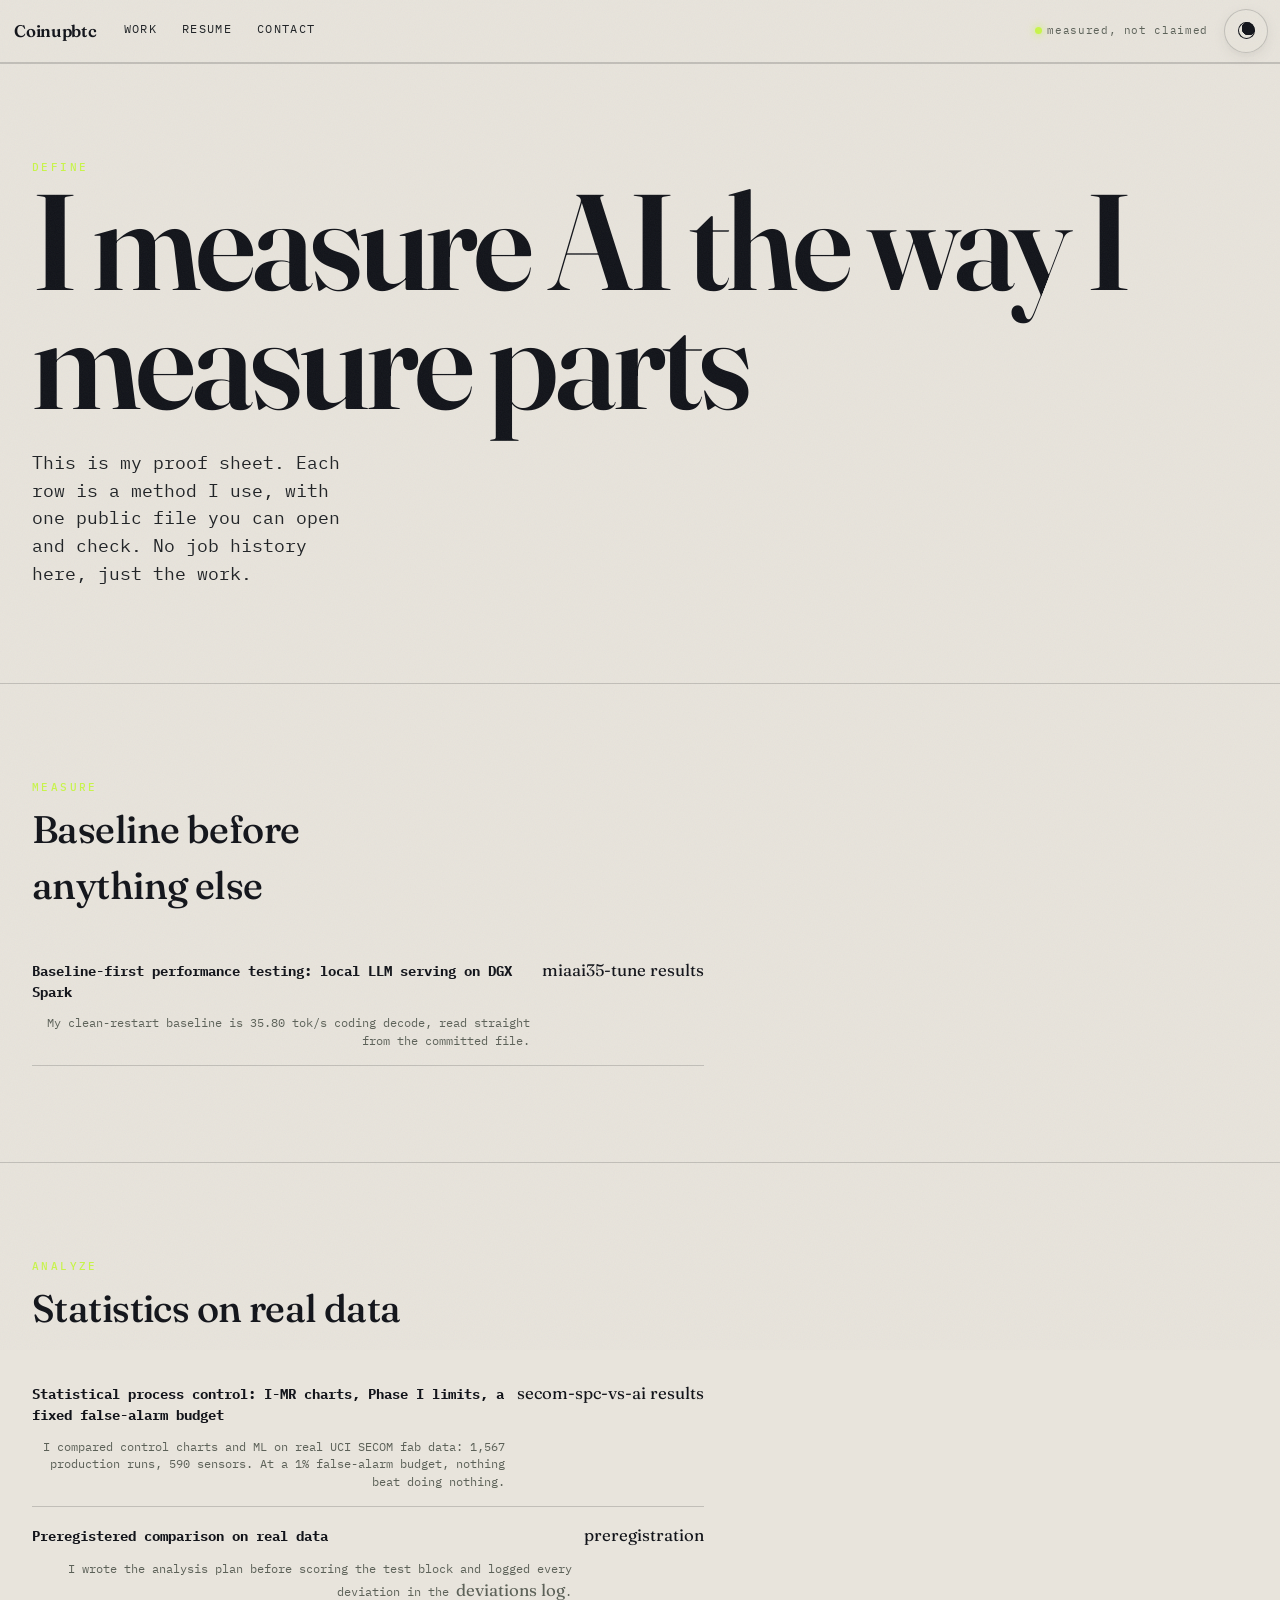
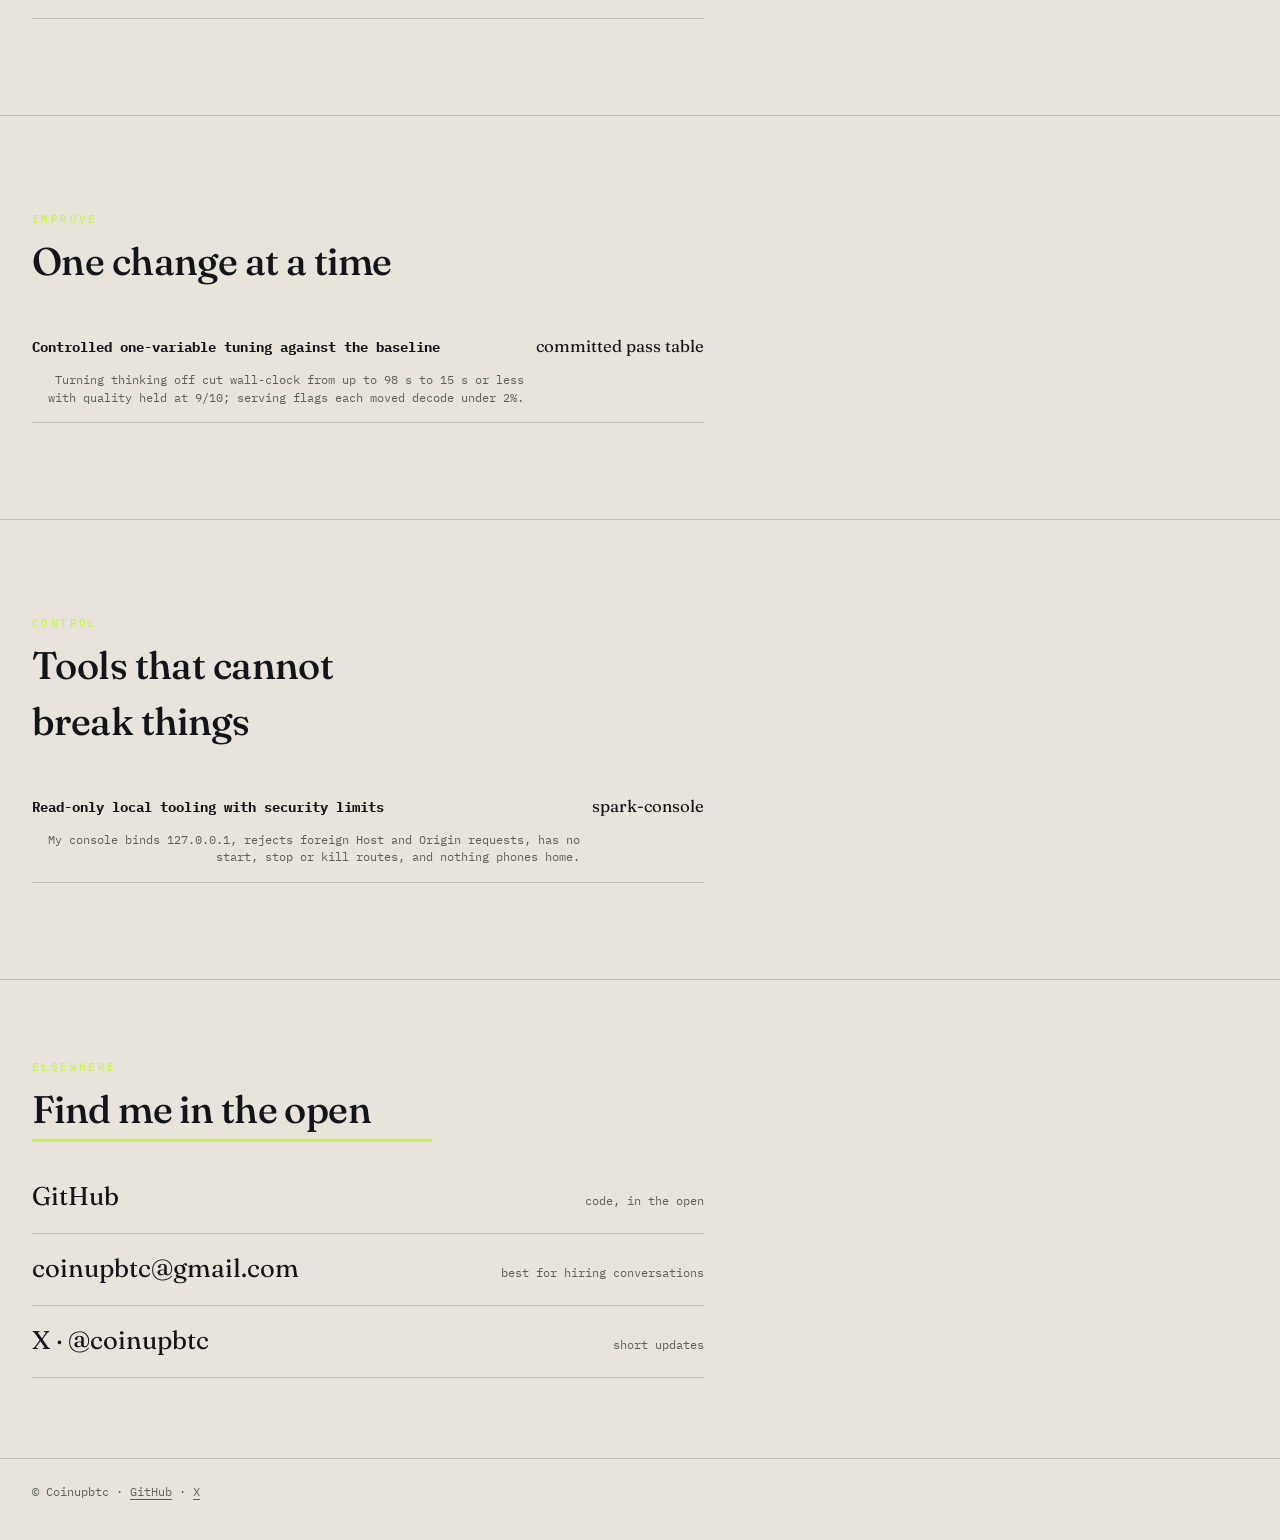
==== resume/index.html @ 469a8aff "Add /resume/ proof sheet: methods with public proof links. Each row is a method with one public file" ====
<!doctype html>
<html lang="en" data-theme="light">
<head>
  <meta charset="utf-8">
  <meta name="viewport" content="width=device-width, initial-scale=1, viewport-fit=cover">
  <title>Coinupbtc: proof sheet</title>
  <meta name="description" content="My proof sheet. Each row is a method I use, with one public file you can open and check. No job history here, just the work.">
  <meta name="color-scheme" content="light dark">
  <meta name="theme-color" content="#e8e4dc">

  <meta property="og:type" content="website">
  <meta property="og:site_name" content="Coinupbtc">
  <meta property="og:title" content="Coinupbtc: proof sheet">
  <meta property="og:description" content="Each row is a method I use, with one public file you can open and check. No job history here, just the work.">
  <meta property="og:url" content="https://coinupbtc.com/resume/">
  <meta property="og:image" content="https://coinupbtc.com/assets/og-image.png">
  <meta property="og:image:type" content="image/png">
  <meta property="og:image:width" content="1200">
  <meta property="og:image:height" content="630">
  <meta property="og:image:alt" content="Coinupbtc — quality systems, on-prem AI, measured builds. GitHub, X @coinupbtc, and email on the card.">
  <meta name="twitter:card" content="summary_large_image">
  <meta name="twitter:site" content="@coinupbtc">
  <meta name="twitter:creator" content="@coinupbtc">
  <meta name="twitter:image" content="https://coinupbtc.com/assets/og-image.png">
  <meta name="twitter:image:alt" content="Coinupbtc — quality systems, on-prem AI, measured builds. GitHub, X @coinupbtc, and email on the card.">
  <link rel="image_src" href="https://coinupbtc.com/assets/og-image.png">
  <link rel="canonical" href="https://coinupbtc.com/resume/">
  <link rel="icon" href="../assets/favicon.svg" type="image/svg+xml">
  <link rel="icon" href="../assets/favicon-32.png" sizes="32x32" type="image/png">
  <link rel="apple-touch-icon" href="../assets/apple-touch-icon.png">

  <link rel="preconnect" href="https://fonts.googleapis.com">
  <link rel="preconnect" href="https://fonts.gstatic.com" crossorigin>
  <link href="https://fonts.googleapis.com/css2?family=Fraunces:ital,opsz,wght@0,9..144,400;0,9..144,500;0,9..144,600;0,9..144,700;1,9..144,400;1,9..144,500;1,9..144,600&family=IBM+Plex+Mono:wght@400;500;600&display=swap" rel="stylesheet">
  <link rel="stylesheet" href="../css/style.css">
  <link rel="stylesheet" href="../css/layout.css">

  <!-- set theme before first paint to avoid flash -->
  <script>
    (function () {
      var t;
      try { t = localStorage.getItem('coinupbtc-theme'); } catch (e) {}
      if (!t) t = window.matchMedia('(prefers-color-scheme: dark)').matches ? 'dark' : 'light';
      document.documentElement.setAttribute('data-theme', t);
    })();
  </script>
</head>
<body>
  <a class="skip-link" href="#main">Skip to content</a>

  <header class="site-nav" id="site-nav">
    <a class="nav-brand" href="../">Coinupbtc</a>
    <nav aria-label="On this site">
      <a href="../#measure">Work</a>
      <a href="./" aria-current="page">Resume</a>
      <a href="#hub">Contact</a>
    </nav>
    <!-- Static hiring readout. The visitor clock implied a local time this page does not have. -->
    <span id="telemetry" class="nav-clock telemetry" aria-hidden="true">measured, not claimed</span>
    <button class="theme-toggle" id="theme-toggle" type="button" aria-label="Toggle dark mode" aria-pressed="false">
      <span class="theme-sun" aria-hidden="true"></span>
      <span class="theme-moon" aria-hidden="true"></span>
    </button>
  </header>

  <div class="grain" aria-hidden="true"></div>

  <div class="progress" id="progress" aria-hidden="true"></div>
  <button class="to-top" id="to-top" type="button" aria-label="Back to top" hidden>&uarr;</button>

  <main id="main">

    <section class="proof" id="define" data-dmaic="define" aria-labelledby="define-h">
      <div class="proof-head">
        <div>
          <p class="kicker">Define</p>
          <h1 class="brand" id="define-h">I measure AI the way I measure parts</h1>
        </div>
      </div>
      <p class="lede">This is my proof sheet. Each row is a method I use, with one public file you can open and check. No job history here, just the work.</p>
    </section>

    <section class="proof" id="measure" data-dmaic="measure" aria-labelledby="measure-h">
      <div class="proof-head">
        <div>
          <p class="kicker">Measure</p>
          <h2 id="measure-h">Baseline before anything else</h2>
        </div>
      </div>
      <ul class="hub-list">
        <li>
          <strong>Baseline-first performance testing: local LLM serving on DGX Spark</strong>
          <a href="https://github.com/Coinupbtc/miaai35-tune/blob/main/RESULTS.md#primary-coding-decode-9-july-2026">miaai35-tune results</a>
          <span>My clean-restart baseline is 35.80 tok/s coding decode, read straight from the committed file.</span>
        </li>
      </ul>
    </section>

    <section class="proof" id="analyze" data-dmaic="analyze" aria-labelledby="analyze-h">
      <div class="proof-head">
        <div>
          <p class="kicker">Analyze</p>
          <h2 id="analyze-h">Statistics on real data</h2>
        </div>
      </div>
      <ul class="hub-list">
        <li>
          <strong>Statistical process control: I-MR charts, Phase I limits, a fixed false-alarm budget</strong>
          <a href="https://github.com/Coinupbtc/secom-spc-vs-ai/blob/main/results/results.json">secom-spc-vs-ai results</a>
          <span>I compared control charts and ML on real UCI SECOM fab data: 1,567 production runs, 590 sensors. At a 1% false-alarm budget, nothing beat doing nothing.</span>
        </li>
        <li>
          <strong>Preregistered comparison on real data</strong>
          <a href="https://github.com/Coinupbtc/secom-spc-vs-ai/blob/main/PREREGISTRATION.md">preregistration</a>
          <span>I wrote the analysis plan before scoring the test block and logged every deviation in the <a href="https://github.com/Coinupbtc/secom-spc-vs-ai/blob/main/DEVIATIONS.md">deviations log</a>.</span>
        </li>
      </ul>
    </section>

    <section class="proof" id="improve" data-dmaic="improve" aria-labelledby="improve-h">
      <div class="proof-head">
        <div>
          <p class="kicker">Improve</p>
          <h2 id="improve-h">One change at a time</h2>
        </div>
      </div>
      <ul class="hub-list">
        <li>
          <strong>Controlled one-variable tuning against the baseline</strong>
          <a href="https://github.com/Coinupbtc/miaai35-tune/blob/main/REPORT.md#4-optimization-passes-coding-ts--primary-speed-metric">committed pass table</a>
          <span>Turning thinking off cut wall-clock from up to 98 s to 15 s or less with quality held at 9/10; serving flags each moved decode under 2%.</span>
        </li>
      </ul>
    </section>

    <section class="proof" id="control" data-dmaic="control" aria-labelledby="control-h">
      <div class="proof-head">
        <div>
          <p class="kicker">Control</p>
          <h2 id="control-h">Tools that cannot break things</h2>
        </div>
      </div>
      <ul class="hub-list">
        <li>
          <strong>Read-only local tooling with security limits</strong>
          <a href="https://github.com/Coinupbtc/spark-console">spark-console</a>
          <span>My console binds 127.0.0.1, rejects foreign Host and Origin requests, has no start, stop or kill routes, and nothing phones home.</span>
        </li>
      </ul>
    </section>

    <section class="hub" id="hub" aria-labelledby="hub-h">
      <p class="kicker">Elsewhere</p>
      <h2 id="hub-h">Find me in the open</h2>
      <ul class="hub-list">
        <li>
          <a href="https://github.com/Coinupbtc">GitHub</a>
          <span>code, in the open</span>
        </li>
        <li>
          <a href="mailto:coinupbtc@gmail.com">coinupbtc@gmail.com</a>
          <span>best for hiring conversations</span>
        </li>
        <li>
          <a href="https://x.com/coinupbtc">X &middot; @coinupbtc</a>
          <span>short updates</span>
        </li>
      </ul>
    </section>
  </main>

  <footer class="site-foot">
    <p>&copy; Coinupbtc &middot; <a href="https://github.com/Coinupbtc">GitHub</a> &middot; <a href="https://x.com/coinupbtc">X</a></p>
  </footer>

  <script src="../js/main.js" defer></script>
</body>
</html>
---- css/style.css ----
/* Coinupbtc — wow pass. Editorial paper/ink + acid. Light/dark via [data-theme].
   Generative hero is canvas-drawn (js/main.js); these styles frame it. */

:root {
  --ink: #12141a;
  --paper: #e8e4dc;
  --acid: #c8f54a;
  --mute: #5c6158;
  --line: rgba(18, 20, 26, 0.18);
  --well: rgba(18, 20, 26, 0.06);
  --hero-1: #f3efe6;
  --hero-2: #d8d0c0;
  --glow: rgba(200, 245, 74, 0.16);
  --shadow: 0 18px 50px -24px rgba(18, 20, 26, 0.35);
  --font-display: Fraunces, Georgia, "Times New Roman", serif;
  --font-body: "IBM Plex Mono", ui-monospace, "Cascadia Code", monospace;
}

html[data-theme="dark"] {
  --ink: #eae6dd;
  --paper: #0e1013;
  --acid: #c8f54a;
  --mute: #9aa08f;
  --line: rgba(234, 230, 221, 0.16);
  --well: rgba(234, 230, 221, 0.06);
  --hero-1: #12151a;
  --hero-2: #1d2128;
  --glow: rgba(200, 245, 74, 0.14);
  --shadow: 0 18px 55px -22px rgba(0, 0, 0, 0.8);
}

/* Pass 3 U3 · theme crossfade — applied momentarily by JS only while toggling.
   Targets color-ish props across the page so the dark⇄light flip crossfades
   instead of snapping; deliberately EXCLUDES transform/layout so the kinetic
   transforms (inline styles on CTAs/cards/art) keep their own timing. */
html.theme-anim,
html.theme-anim *,
html.theme-anim *::before,
html.theme-anim *::after {
  transition:
    background 0.45s ease,
    background-color 0.45s ease,
    color 0.45s ease,
    border-color 0.45s ease,
    box-shadow 0.45s ease,
    fill 0.45s ease,
    stroke 0.45s ease !important;
}
@media (prefers-reduced-motion: reduce) {
  html.theme-anim,
  html.theme-anim *,
  html.theme-anim *::before,
  html.theme-anim *::after { transition: none !important; }
}

* { box-sizing: border-box; margin: 0; padding: 0; }

html { scroll-behavior: smooth; }

body {
  font-family: var(--font-body);
  background: var(--paper);
  color: var(--ink);
  min-height: 100vh;
  line-height: 1.45;
  transition: background 0.4s ease, color 0.4s ease;
}

a {
  color: inherit;
  text-decoration-thickness: 1px;
  text-underline-offset: 3px;
}
a:hover { color: var(--acid); }

.visually-hidden {
  position: absolute;
  left: -9999px;
  width: 1px; height: 1px;
  overflow: hidden;
  clip: rect(0 0 0 0);
  white-space: nowrap;
}

.skip-link {
  position: absolute;
  left: -9999px;
  top: 0;
  background: var(--ink);
  color: var(--paper);
  padding: 0.5rem 0.75rem;
  z-index: 100;
}
.skip-link:focus { left: 0.5rem; top: 0.5rem; }

:focus-visible {
  outline: 2px solid var(--acid);
  outline-offset: 2px;
}

/* ── Editorial grain overlay ─────────────────────────────── */
.grain {
  position: fixed;
  inset: -50%;
  z-index: 9999;
  pointer-events: none;
  opacity: 0.05;
  transform: translateZ(0);
  background-image: url("data:image/svg+xml,%3Csvg xmlns='http://www.w3.org/2000/svg' width='160' height='160'%3E%3Cfilter id='n'%3E%3CfeTurbulence type='fractalNoise' baseFrequency='0.85' numOctaves='2' stitchTiles='stitch'/%3E%3C/filter%3E%3Crect width='100%25' height='100%25' filter='url(%23n)'/%3E%3C/svg%3E");
  animation: grainShift 9s steps(10) infinite;
}
@keyframes grainShift {
  0%, 100% { transform: translate(0, 0); }
  10% { transform: translate(-5%, -8%); }
  30% { transform: translate(4%, -3%); }
  50% { transform: translate(-3%, 6%); }
  70% { transform: translate(6%, 4%); }
  90% { transform: translate(-4%, 5%); }
}

/* ── Theme toggle ─────────────────────────────────────────── */
.theme-toggle {
  position: fixed;
  top: clamp(0.9rem, 3vw, 1.6rem);
  right: clamp(0.9rem, 3vw, 1.6rem);
  z-index: 80;
  width: 42px; height: 42px;
  border: 1px solid var(--line);
  border-radius: 50%;
  background: color-mix(in srgb, var(--paper) 78%, transparent);
  -webkit-backdrop-filter: blur(6px);
  backdrop-filter: blur(6px);
  color: var(--ink);
  cursor: pointer;
  display: grid;
  place-items: center;
  box-shadow: 0 4px 18px -8px rgba(0,0,0,0.25);
  transition: border-color 0.3s ease, transform 0.2s ease;
}
.theme-toggle:hover { border-color: var(--acid); transform: rotate(-6deg); }

.theme-sun, .theme-moon {
  position: absolute;
  transition: transform 0.45s cubic-bezier(0.2,0.8,0.2,1), opacity 0.3s ease;
}
.theme-sun {
  width: 17px; height: 17px;
  border-radius: 50%;
  background: radial-gradient(circle, var(--acid) 0 42%, transparent 46%);
  box-shadow: 0 0 0 1px var(--ink) inset;
  opacity: 0;
  transform: scale(0.4) rotate(-90deg);
}
.theme-moon {
  width: 17px; height: 17px;
  border-radius: 50%;
  background: radial-gradient(circle at 62% 38%, var(--ink) 0 45%, transparent 47%);
  box-shadow: 0 0 0 1px var(--ink) inset;
  opacity: 1;
  transform: scale(1);
}
html[data-theme="dark"] .theme-sun { opacity: 1; transform: scale(1); }
html[data-theme="dark"] .theme-moon { opacity: 0; transform: scale(0.4) rotate(90deg); }

/* ── Hero ─────────────────────────────────────────────────── */
.hero {
  min-height: 100vh;
  min-height: 100dvh;
  position: relative;
  display: grid;
  grid-template-rows: auto 1fr auto;
  padding: clamp(1.25rem, 3vw, 2rem);
  overflow: hidden;
  isolation: isolate;
}

.hero-field {
  position: absolute;
  inset: 0;
  /* Above the vignette, below the type. The field is the backplate; the wash is only the ground. */
  z-index: -1;
  width: 100%; height: 100%;
  display: block;
}

/* Conference build: no video backplate. #hero-field and .hero-vignette are the hero. */

.hero-vignette {
  position: absolute;
  inset: 0;
  z-index: -2;
  background:
    radial-gradient(120% 90% at 78% 8%, var(--glow), transparent 55%),
    linear-gradient(165deg, var(--hero-1) 0%, var(--hero-2) 100%);
  pointer-events: none;
}

.top {
  display: flex;
  justify-content: space-between;
  align-items: baseline;
  gap: 1rem;
  font-size: 0.75rem;
  letter-spacing: 0.08em;
  text-transform: uppercase;
  opacity: 0;
  animation: rise 0.7s ease 0.05s forwards;
}
.top span { color: var(--mute); }

.stage {
  display: flex;
  flex-direction: column;
  justify-content: flex-end;
  padding-bottom: clamp(1rem, 4vh, 3rem);
  max-width: min(92vw, 44ch);
}

.brand {
  font-family: var(--font-display);
  font-weight: 600;
  font-size: clamp(3.4rem, 14vw, 8.5rem);
  line-height: 0.88;
  letter-spacing: -0.03em;
  opacity: 0;
  animation: rise 0.85s cubic-bezier(0.2, 0.8, 0.2, 1) 0.15s forwards;
}

.brand mark {
  background: none;
  color: inherit;
  position: relative;
}

/* per-character entrance */
.brand mark .char {
  display: inline-block;
  opacity: 0;
  transform: translateY(0.55em) rotate(3deg);
  transform-origin: 50% 100%;
  transition:
    opacity 0.5s cubic-bezier(0.2, 0.8, 0.2, 1),
    transform 0.55s cubic-bezier(0.2, 0.8, 0.2, 1);
  transition-delay: calc(var(--ord, 0) * 45ms + 150ms);
}
.brand mark.go .char {
  opacity: 1;
  transform: translateY(0) rotate(0deg);
}
.brand mark.settled .char { transition: none; }

.brand mark::after {
  content: "";
  position: absolute;
  left: 0; right: 0;
  bottom: 0.06em;
  height: 0.16em;
  background: var(--acid);
  z-index: -1;
  transform: scaleX(0);
  transform-origin: left;
  animation: underline 0.9s ease 0.85s forwards;
}
@keyframes underline { to { transform: scaleX(1); } }

.lede {
  margin-top: 1.25rem;
  font-size: clamp(0.95rem, 2.2vw, 1.15rem);
  line-height: 1.5;
  max-width: 30ch;
  color: var(--mute);
  opacity: 0;
  animation: rise 0.7s ease 0.32s forwards;
}

.ctas {
  margin-top: 1.9rem;
  display: flex;
  flex-wrap: wrap;
  align-items: center;
  gap: 0.75rem 1.4rem;
  opacity: 0;
  animation: rise 0.7s ease 0.45s forwards;
}
.ctas a {
  font-size: 0.85rem;
  text-decoration: none;
  border-bottom: 2px solid var(--ink);
  padding: 0.4rem 0.1rem 0.3rem;
  transition: transform 0.25s cubic-bezier(0.2,0.8,0.2,1), color 0.2s ease, border-color 0.2s ease;
  will-change: transform;
}
.ctas a:hover { border-bottom-color: var(--acid); transform: translateY(-2px); }
.ctas a.primary {
  background: var(--ink);
  color: var(--paper);
  border: none;
  padding: 0.7rem 1.15rem;
}
.ctas a.primary:hover { background: #2a2e24; color: var(--acid); }

.foot-meta {
  display: flex;
  justify-content: space-between;
  gap: 1rem;
  font-size: 0.7rem;
  letter-spacing: 0.06em;
  text-transform: uppercase;
  color: var(--mute);
  border-top: 1px solid var(--line);
  padding-top: 0.85rem;
  opacity: 0;
  animation: rise 0.6s ease 0.55s forwards;
}

@keyframes rise {
  from { opacity: 0; transform: translateY(18px); }
  to { opacity: 1; transform: none; }
}

/* ── Systems strip ────────────────────────────────────────── */
.systems { padding: clamp(3rem, 8vw, 5rem) clamp(1.25rem, 3vw, 2rem); border-top: 1px solid var(--line); }
.sys-grid {
  display: grid;
  grid-template-columns: repeat(auto-fit, minmax(200px, 1fr));
  gap: 1px;
  background: var(--line);
  border: 1px solid var(--line);
  max-width: 68rem;
}
.sys-cell {
  background: var(--paper);
  padding: 1.15rem 1.25rem 1.35rem;
  transition: background 0.35s ease;
}
.sys-cell:hover { background: var(--well); }
.sys-cell dt {
  font-size: 0.68rem;
  letter-spacing: 0.12em;
  text-transform: uppercase;
  color: var(--mute);
  margin-bottom: 0.6rem;
}
.sys-cell dd { font-family: var(--font-display); font-size: clamp(1.4rem, 3vw, 2rem); font-weight: 500; }
.sys-cell dd.sub { font-family: var(--font-body); font-size: 0.72rem; color: var(--mute); margin-top: 0.35rem; }

/* Reveal helper */
.reveal { opacity: 0; transform: translateY(22px); transition: opacity 0.7s ease, transform 0.7s cubic-bezier(0.2,0.8,0.2,1); }
.reveal.in { opacity: 1; transform: none; }

/* ── Hub ──────────────────────────────────────────────────── */
.hub { padding: clamp(3rem, 8vw, 5rem) clamp(1.25rem, 3vw, 2rem); border-top: 1px solid var(--line); }
.hub h2, .gallery h2, .proof h2 {
  font-family: var(--font-display);
  font-size: clamp(1.6rem, 4vw, 2.4rem);
  font-weight: 500;
  margin-bottom: 1.5rem;
  max-width: 16ch;
}
.hub-list, .proof ul {
  list-style: none;
  max-width: 42rem;
}
.hub-list li {
  display: grid;
  grid-template-columns: 1fr auto;
  gap: 0.75rem;
  padding: 1rem 0;
  border-bottom: 1px solid var(--line);
  align-items: baseline;
}
.hub-list a {
  font-family: var(--font-display);
  font-size: clamp(1.15rem, 3vw, 1.6rem);
  text-decoration: none;
  border-bottom: 2px solid transparent;
  transition: border-color 0.25s ease;
}
.hub-list a:hover { border-bottom-color: var(--acid); transform: translateX(4px); }
.hub-list span { color: var(--mute); font-size: 0.75rem; text-align: right; }

/* ── Gallery ──────────────────────────────────────────────── */
.gallery { padding: clamp(3rem, 8vw, 6rem) clamp(1.25rem, 3vw, 2rem); border-top: 1px solid var(--line); }
.section-note {
  margin: 0.85rem 0 2rem;
  max-width: 52ch;
  font-size: 0.85rem;
  line-height: 1.6;
  color: var(--mute);
}
.section-note .hint { display: block; margin-top: 0.5rem; color: var(--acid); }

.art-grid {
  list-style: none;
  display: grid;
  grid-template-columns: repeat(auto-fit, minmax(min(300px, 100%), 1fr));
  gap: clamp(0.75rem, 2vw, 1.25rem);
  max-width: 68rem;
}
.art-item { margin: 0; }
.art-item.wide { grid-column: 1 / -1; }

/* cascade reveal for gallery tiles */
.art-item {
  opacity: 0;
  transform: translateY(18px);
  transition: opacity 0.55s ease, transform 0.55s cubic-bezier(0.2,0.8,0.2,1);
  transition-delay: calc(var(--ord, 0) * 60ms);
}
.art-item.in { opacity: 1; transform: none; }

.art-btn {
  display: block;
  width: 100%;
  padding: 0;
  border: 1px solid var(--line);
  background: none;
  cursor: pointer;
  overflow: hidden;
  position: relative;
}
.art-btn img {
  display: block;
  width: 100%;
  height: auto;
  aspect-ratio: 1216 / 832;
  object-fit: cover;
  filter: saturate(0.94);
  transition: filter 0.4s ease, transform 0.6s cubic-bezier(0.2,0.8,0.2,1);
}
.art-btn:hover img {
  filter: saturate(1.1);
  transform: scale(1.035);
}
.art-btn::after {
  content: "";
  position: absolute;
  inset: 0;
  box-shadow: inset 0 0 0 0 var(--acid);
  opacity: 0;
  transition: opacity 0.35s ease;
  pointer-events: none;
}
.art-btn:hover::after { opacity: 1; box-shadow: inset 0 0 0 2px var(--acid); }

/* ── H3 video tiles (hover-to-play, poster-first) ───────── */
.art-video .tile-video {
  display: block;
  width: 100%;
  height: auto;
  aspect-ratio: 1216 / 710;
  object-fit: cover;
  filter: saturate(0.94);
  transition: filter 0.4s ease, transform 0.6s cubic-bezier(0.2,0.8,0.2,1);
}
.art-item.mosaic .tile-video {
  aspect-ratio: 8 / 3;
  object-fit: contain;
  background: #0c0e13;
}
.art-btn.art-video:hover .tile-video,
.art-btn.art-video:focus-visible .tile-video {
  filter: saturate(1.1);
  transform: scale(1.035);
}
.art-video .reel-badge {
  position: absolute;
  top: 0.65rem;
  right: 0.65rem;
  z-index: 4;
  font: 600 0.62rem/1 var(--font-mono, monospace);
  letter-spacing: 0.08em;
  text-transform: uppercase;
  padding: 0.4rem 0.55rem;
  color: #0c0e13;
  background: var(--acid);
  border-radius: 2px;
  pointer-events: none;
  opacity: 0.92;
  transition: opacity 0.3s ease, background 0.3s ease;
}
.art-btn.art-video:hover .reel-badge, .art-btn.art-video:focus-visible .reel-badge,
.art-btn.art-video .reel-badge:hover { background: var(--acid); }
.art-video.is-playing .reel-badge { background: #12141a; color: var(--acid); }

/* ── Proof ────────────────────────────────────────────────── */
.proof { padding: clamp(3rem, 8vw, 6rem) clamp(1.25rem, 3vw, 2rem); border-top: 1px solid var(--line); }
.proof li {
  display: grid;
  grid-template-columns: 1fr auto;
  gap: 0.75rem;
  padding: 1rem 0;
  border-bottom: 1px solid var(--line);
  font-size: 0.9rem;
  align-items: baseline;
}
.proof li a { font-size: 1.05rem; text-decoration: none; border-bottom: 1px solid transparent; transition: border-color 0.25s ease; }
.proof li a:hover { border-bottom-color: var(--acid); }
.proof li span { color: var(--mute); font-size: 0.75rem; text-align: right; }

/* ── Footer ───────────────────────────────────────────────── */
.site-foot {
  padding: 1.5rem clamp(1.25rem, 3vw, 2rem) 2.5rem;
  font-size: 0.75rem;
  color: var(--mute);
  border-top: 1px solid var(--line);
}
.site-foot a { color: var(--mute); }
.site-foot a:hover { color: var(--ink); }

/* ── Lightbox ─────────────────────────────────────────────── */
.lightbox {
  position: fixed;
  inset: 0;
  z-index: 200;
  background: color-mix(in srgb, var(--paper) 92%, transparent);
  -webkit-backdrop-filter: blur(10px);
  backdrop-filter: blur(10px);
  display: grid;
  place-items: center;
  padding: clamp(1rem, 4vw, 3rem);
  animation: lbIn 0.25s ease;
}
.lightbox[hidden] { display: none; }
@keyframes lbIn { from { opacity: 0; } to { opacity: 1; } }

/* settle the stage image in with a gentle rise+scale */
.lb-stage {
  margin: 0;
  max-width: min(1100px, 100%);
  max-height: 100%;
  display: flex;
  flex-direction: column;
  gap: 0.9rem;
  animation: lbSettle 0.42s cubic-bezier(0.2, 0.9, 0.25, 1.15);
}
@keyframes lbSettle {
  from { opacity: 0; transform: translateY(14px) scale(0.985); }
  to { opacity: 1; transform: translateY(0) scale(1); }
}
.lb-stage img {
  max-width: 100%;
  max-height: 82vh;
  object-fit: contain;
  border: 1px solid var(--line);
  background: var(--well);
  box-shadow: var(--shadow);
}
#lb-video {
  max-width: 100%;
  max-height: 82vh;
  width: auto;
  aspect-ratio: 16 / 9;
  background: #000;
  border: 1px solid var(--line);
  box-shadow: var(--shadow);
}
#lb-video:not([hidden]) { display: block; }
.lb-stage figcaption { font-size: 0.8rem; color: var(--mute); text-align: center; max-width: 60ch; margin: 0 auto; }

.lb-close, .lb-prev, .lb-next {
  position: absolute;
  z-index: 5;
  width: 46px; height: 46px;
  display: grid;
  place-items: center;
  background: var(--ink);
  color: var(--paper);
  border: none;
  border-radius: 50%;
  font-size: 1.2rem;
  cursor: pointer;
  transition: background 0.2s ease, transform 0.2s ease;
}
.lb-close:hover, .lb-prev:hover, .lb-next:hover { background: var(--acid); color: var(--ink); transform: scale(1.06); }
.lb-close { top: clamp(1rem, 3vw, 2rem); right: clamp(1rem, 3vw, 2rem); }
.lb-prev { left: clamp(0.75rem, 3vw, 2rem); top: 50%; transform: translateY(-50%); }
.lb-next { right: clamp(0.75rem, 3vw, 2rem); top: 50%; transform: translateY(-50%); }
.lb-prev:hover, .lb-next:hover { transform: translateY(-50%) scale(1.08); }
.lb-count {
  position: absolute;
  bottom: clamp(0.9rem, 3vw, 1.5rem);
  left: 50%;
  transform: translateX(-50%);
  font-size: 0.72rem;
  letter-spacing: 0.1em;
  color: var(--mute);
}

/* Pass 3 D-Finish D1 · lightbox keyboard-hint bar — hidden until the first
   keyboard interaction inside the open viewer, then it fades in so a stranger
   discovers arrows/Esc/zoom/pan instead of it cluttering the initial open. */
.lb-hint {
  position: absolute;
  left: 50%;
  top: clamp(0.9rem, 4vw, 2rem);
  transform: translateX(-50%);
  display: flex;
  align-items: center;
  gap: 0.55em;
  font-size: 0.68rem;
  letter-spacing: 0.08em;
  color: var(--mute);
  white-space: nowrap;
  background: color-mix(in srgb, var(--paper) 78%, transparent);
  border: 1px solid var(--line);
  border-radius: 999px;
  padding: 0.4rem 0.9rem;
  opacity: 0;
  pointer-events: none;
  transition: opacity 0.4s ease;
}
.lb-hint i { color: var(--acid); font-style: normal; }
.lb-hint.show { opacity: 1; }
/* touch users navigate by tap — keyboard hints stay hidden (coarse/no hover) */
@media (hover: none) { .lb-hint { display: none; } }
@media (prefers-reduced-motion: reduce) { .lb-hint { transition: none; } }

/* ── Responsive ───────────────────────────────────────────── */
@media (max-width: 560px) {
  .proof li, .hub-list li { grid-template-columns: 1fr; gap: 0.25rem; }
  .proof li span, .hub-list span { text-align: left; }
  .lb-prev, .lb-next { top: auto; bottom: 4.5rem; transform: none; }
  .lb-prev { left: 1rem; } .lb-next { right: 1rem; }
}

@media (prefers-reduced-motion: reduce) {
  *, *::before, *::after {
    animation: none !important;
    transition: none !important;
  }
  .top, .brand, .lede, .ctas, .foot-meta, .reveal, .art-item { opacity: 1; transform: none; }
  .brand mark::after, .art-btn img { transform: none; }
  .art-btn:hover img { transform: none; }
  .art-btn.art-video:hover .tile-video, .art-btn.art-video:focus-visible .tile-video { transform: none; }
}

/* ══════════════════════════════════════════════════════════════
   VAST-IMPROVEMENT PASS (look + feel kinetics — standing direction)
   ══════════════════════════════════════════════════════════════ */

/* ── Selection + scrollbar craft ─────────────────────────── */
::selection { background: var(--acid); color: var(--ink); }
::-webkit-scrollbar { width: 11px; }
::-webkit-scrollbar-track { background: var(--paper); }
::-webkit-scrollbar-thumb {
  background: var(--line);
  border-radius: 6px;
  border: 3px solid var(--paper);
}
::-webkit-scrollbar-thumb:hover { background: var(--acid); }

/* ── Scroll progress bar ─────────────────────────────────── */
.progress {
  position: fixed;
  top: 0; left: 0;
  height: 3px;
  width: 100%;
  transform-origin: left;
  transform: scaleX(0);
  background: linear-gradient(90deg, var(--acid), color-mix(in srgb, var(--acid) 55%, var(--ink)));
  z-index: 120;
  pointer-events: none;
  box-shadow: 0 0 12px var(--glow);
}

/* ── Back to top ─────────────────────────────────────────── */
.to-top {
  position: fixed;
  right: clamp(0.9rem, 3vw, 1.5rem);
  bottom: clamp(0.9rem, 3vw, 1.5rem);
  z-index: 90;
  width: 44px; height: 44px;
  border-radius: 50%;
  border: 1px solid var(--line);
  background: color-mix(in srgb, var(--paper) 82%, transparent);
  -webkit-backdrop-filter: blur(6px);
  backdrop-filter: blur(6px);
  color: var(--ink);
  font-size: 1.15rem;
  cursor: pointer;
  opacity: 0;
  transform: translateY(10px);
  transition: opacity 0.35s ease, transform 0.35s cubic-bezier(0.2,0.8,0.2,1), background 0.25s ease;
}
.to-top.show {
  opacity: 1;
  transform: none;
}
.to-top:hover { background: var(--acid); color: var(--ink); border-color: var(--acid); }
.to-top[hidden] { display: none; }

/* ── Telemetry readout (top bar) ─────────────────────────── */
.telemetry {
  display: inline-flex;
  align-items: center;
  gap: 0.55em;
  font-variant-numeric: tabular-nums;
}
.telemetry::before {
  content: "";
  width: 7px; height: 7px;
  border-radius: 50%;
  background: var(--acid);
  box-shadow: 0 0 8px var(--acid);
  animation: blip 2.4s ease-in-out infinite;
}
@keyframes blip { 0%,100% { opacity: 1; } 50% { opacity: 0.25; } }

/* ── Link arrow micro-icon ───────────────────────────────── */
.ctas .arr {
  display: inline-block;
  margin-left: 0.4em;
  font-size: 0.8em;
  transition: transform 0.25s cubic-bezier(0.2,0.8,0.2,1);
}
.ctas a:hover .arr { transform: translate(2px, -2px); }

/* ── Hero 3D brand tilt ──────────────────────────────────── */
.stage {
  transition: transform 0.18s cubic-bezier(0.2, 0.8, 0.2, 1);
  will-change: transform;
  transform-style: preserve-3d;
}
.hero.tilt .stage { transition: transform 0.5s cubic-bezier(0.2, 0.7, 0.2, 1); }

/* Generative cursor spark canvas sits above vignette, under text */
.sparks {
  position: absolute;
  inset: 0;
  z-index: -1;
  pointer-events: none;
}

/* ── Marquee band ────────────────────────────────────────── */
.marquee {
  overflow: hidden;
  border-top: 1px solid var(--line);
  border-bottom: 1px solid var(--line);
  background: color-mix(in srgb, var(--acid) 6%, transparent);
  padding: 0.9rem 0;
  white-space: nowrap;
}
.marquee-track {
  display: inline-flex;
  align-items: center;
  will-change: transform;
  animation: marquee 26s linear infinite;
}
.marquee-track span {
  font-family: var(--font-display);
  font-size: clamp(1.1rem, 3vw, 1.7rem);
  font-style: italic;
  letter-spacing: 0.01em;
  padding: 0 1.1rem;
}
.marquee-track i {
  color: var(--acid);
  font-style: normal;
  font-size: 0.9rem;
}
@keyframes marquee { from { transform: translateX(0); } to { transform: translateX(-50%); } }

/* Pass 3 U1 · marquee hover micro-interaction: pause + acid edge */
.marquee { position: relative; }
.marquee::before,
.marquee::after {
  content: "";
  position: absolute;
  left: 0;
  right: 0;
  height: 2px;
  background: var(--acid);
  opacity: 0;
  transition: opacity 0.35s ease, transform 0.35s ease;
  z-index: 1;
  pointer-events: none;
}
.marquee::before { top: -2px; transform: scaleX(0.4); transform-origin: left; }
.marquee::after { bottom: -2px; transform: scaleX(0.4); transform-origin: right; }
.marquee.marquee-hover::before,
.marquee.marquee-hover::after { opacity: 1; transform: scaleX(1); }

/* Pass 3 D-Finish D2 · marquee non-hover "breath" — the acid separators pulse
   gently while the band scrolls untouched, so the strip feels alive at rest.
   Hover-pause freezes the breath (full opacity) and reduced-motion disables it. */
.marquee-track i {
  animation: marquee-breath 4.2s ease-in-out infinite;
}
.marquee.marquee-hover .marquee-track i {
  animation-play-state: paused;
  opacity: 1;
}
@keyframes marquee-breath {
  0%, 100% { opacity: 0.35; }
  50% { opacity: 1; }
}
@media (prefers-reduced-motion: reduce) {
  .marquee::before, .marquee::after { display: none; }
  .marquee-track i { animation: none; opacity: 1; }
}

/* ── Art tile 3D tilt + glare + hover caption ────────────── */
.art-item {
  perspective: 900px;
}
.art-btn {
  transform-style: preserve-3d;
  transition: transform 0.5s cubic-bezier(0.2, 0.7, 0.2, 1), box-shadow 0.35s ease;
  background: var(--well);
}
.art-btn .tile-img {
  will-change: transform;
}
.art-btn::before {  /* specular glare sweep */
  content: "";
  position: absolute;
  inset: 0;
  z-index: 3;
  background: linear-gradient(115deg, transparent 20%, rgba(255,255,255,0.22) 45%, transparent 65%);
  transform: translateX(-130%);
  transition: transform 0.7s ease;
  pointer-events: none;
}
.art-btn:hover::before { transform: translateX(130%); }
.art-btn:hover {
  box-shadow: 0 22px 44px -20px rgba(0,0,0,0.45);
}

/* hover caption overlay (drawn over the thumb) */
.art-cap {
  position: absolute;
  inset: auto 0 0 0;
  z-index: 4;
  padding: 1.1rem 1rem 0.9rem;
  background: linear-gradient(to top, color-mix(in srgb, var(--ink) 88%, transparent), transparent);
  color: var(--paper);
  font-size: 0.82rem;
  line-height: 1.35;
  opacity: 0;
  transform: translateY(10px);
  transition: opacity 0.35s ease, transform 0.35s cubic-bezier(0.2,0.8,0.2,1);
  pointer-events: none;
}
.art-btn:hover .art-cap { opacity: 1; transform: none; }

/* ── Scroll-linked section scrim (headings deepen) ───────── */
.reveal h2 { position: relative; }
.reveal h2::after {
  content: "";
  position: absolute;
  left: 0; bottom: -0.12em;
  height: 0.09em;
  width: 100%;
  background: var(--acid);
  transform-origin: left;
  transform: scaleX(0);
  transition: transform 0.9s cubic-bezier(0.2, 0.8, 0.2, 1) 0.15s;
}
.reveal.in h2::after { transform: scaleX(1); }

/* ── Lightbox zoom + cinematic open ──────────────────────── */
.lb-stage img {
  cursor: zoom-in;
  touch-action: manipulation;
  transform-origin: 0 0;
  user-select: none;
  will-change: transform;
}
.lb-stage img.pan { cursor: grab; }
.lb-stage img.pan.dragging { cursor: grabbing; }
.lb-zoom {
  position: absolute;
  right: clamp(0.9rem, 3vw, 2rem);
  bottom: clamp(0.9rem, 3vw, 1.5rem);
  display: flex;
  flex-direction: column;
  gap: 0.45rem;
  z-index: 6;
}
.lb-z {
  width: 42px; height: 42px;
  display: grid; place-items: center;
  border: 1px solid var(--line);
  border-radius: 50%;
  background: color-mix(in srgb, var(--ink) 88%, transparent);
  color: var(--paper);
  font-size: 1.2rem;
  cursor: pointer;
  opacity: 0;
  transform: translateY(6px);
  transition: opacity 0.3s ease, transform 0.3s ease, background 0.2s ease;
}
.lightbox.open .lb-z { opacity: 1; transform: none; }
.lb-z:hover { background: var(--acid); color: var(--ink); }

/* fade stage into place on open */
.lightbox.open { animation: lbIn 0.18s ease; }
.lightbox.open .lb-stage { animation: lbSettle 0.42s cubic-bezier(0.2, 0.9, 0.25, 1.15); }

@media (max-width: 560px) {
  .to-top { width: 40px; height: 40px; }
  .lb-zoom { flex-direction: row; right: auto; left: 50%; transform: translateX(-50%); bottom: 5.5rem; }
}

@media (prefers-reduced-motion: reduce) {
  .progress { transform: none; width: 0; }
  .marquee-track { animation: none; }
  .telemetry::before { animation: none; }
  .art-btn::before { display: none; }
  .art-cap { opacity: 1; transform: none; }
}


/* ══════════════════════════════════════════════════════════════
   TOP-TIER PASS (2026-08-03) — art-directed premium relaunch
   Full-bleed cinematic hero w/ topology centerpiece + project showcase.
   ══════════════════════════════════════════════════════════════ */

/* ── Root: richer accent language (keep acid as the one accent) ── */
:root {
  --acid-soft: rgba(200, 245, 74, 0.14);
  --acid-line: rgba(200, 245, 74, 0.55);
  --card-shadow: 0 24px 60px -30px rgba(18, 20, 26, 0.5);
}
html[data-theme="dark"] {
  --card-shadow: 0 24px 70px -30px rgba(0, 0, 0, 0.85);
}

/* ── Section kickers (editorial eyebrow over every h2) ────────── */
.kicker {
  font-size: 0.68rem;
  letter-spacing: 0.22em;
  text-transform: uppercase;
  color: var(--acid);
  margin-bottom: 0.55rem;
  font-weight: 500;
}
.systems .kicker, .gallery .kicker, .hub .kicker, .proof .kicker {
  margin-bottom: 0.4rem;
}

/* Hero copy is one column. The dual-Spark plate left with the archived stack. */
.stage {
  display: grid;
  grid-template-columns: minmax(0, 1fr);
  align-items: end;
  gap: clamp(1.5rem, 4vw, 4rem);
  max-width: min(92vw, 44rem);
  width: 100%;
  padding-bottom: clamp(0.5rem, 2vh, 1.5rem);
}
.stage-main {
  display: flex;
  flex-direction: column;
  justify-content: flex-end;
  min-width: 0;
}

/* eyebrow badge above the brand */
.eyebrow {
  display: inline-flex;
  align-items: center;
  gap: 0.6em;
  font-size: 0.72rem;
  letter-spacing: 0.14em;
  text-transform: uppercase;
  color: var(--mute);
  margin-bottom: 1rem;
  opacity: 0;
  animation: rise 0.7s ease 0.1s forwards;
}
.eyebrow-dot {
  width: 8px; height: 8px;
  border-radius: 50%;
  background: var(--acid);
  box-shadow: 0 0 10px var(--acid);
  flex: none;
}

/* hero visual centerpiece — framed plate */
.plate {
  position: relative;
  margin: 0;
  justify-self: end;
  width: 100%;
  max-width: 560px;
  opacity: 0;
  transform: translateY(16px) scale(0.99);
  animation: plateIn 0.9s cubic-bezier(0.2, 0.8, 0.2, 1) 0.3s forwards;
}
@keyframes plateIn {
  from { opacity: 0; transform: translateY(16px) scale(0.985); }
  to { opacity: 1; transform: none; }
}

.plate img {
  display: block;
  width: 100%;
  height: auto;
  aspect-ratio: 1200 / 821;
  object-fit: cover;
  border: 1px solid var(--line);
  border-radius: 2px;
  background: var(--well);
  box-shadow: var(--card-shadow);
  filter: saturate(0.96) contrast(1.02);
  transition: transform 0.5s cubic-bezier(0.2, 0.7, 0.2, 1), opacity 0.35s ease;
}
.plate:hover img { transform: translateY(-3px); }
html[data-theme="dark"] .plate img { border-color: rgba(234, 230, 221, 0.2); }
.plate img.is-swap { opacity: 0.35; }

.plate-ctrl {
  display: flex;
  align-items: center;
  justify-content: space-between;
  gap: 0.6rem;
  margin-top: 0.65rem;
}
.plate-prev, .plate-next {
  appearance: none;
  background: transparent;
  border: 1px solid var(--line);
  color: var(--ink);
  width: 36px; height: 36px;
  border-radius: 2px;
  cursor: pointer;
  font-size: 1rem;
  line-height: 1;
}
.plate-prev:hover, .plate-next:hover {
  border-color: var(--acid);
  color: var(--acid);
}
.plate-dots {
  list-style: none;
  display: flex;
  gap: 0.4rem;
  margin: 0;
  padding: 0;
}
.plate-dots button {
  appearance: none;
  width: 8px; height: 8px;
  border-radius: 50%;
  border: 0;
  padding: 0;
  background: var(--mute);
  opacity: 0.45;
  cursor: pointer;
}
.plate-dots button[aria-current="true"] {
  background: var(--acid);
  opacity: 1;
}

/* acid corner-bracket frame over the plate image */
.plate::before,
.plate::after {
  content: "";
  position: absolute;
  width: 26px; height: 26px;
  border-color: var(--acid);
  border-style: solid;
  z-index: 2;
  pointer-events: none;
}
.plate::before { top: -8px; left: -8px; border-width: 2px 0 0 2px; }
.plate::after { bottom: -8px; right: -8px; border-width: 0 2px 2px 0; }

.plate-tag {
  position: absolute;
  top: -11px;
  right: 1.1rem;
  background: var(--ink);
  color: var(--acid);
  font-size: 0.62rem;
  letter-spacing: 0.16em;
  text-transform: uppercase;
  padding: 0.3rem 0.65rem;
  border: 1px solid var(--acid-line);
  z-index: 3;
}
html[data-theme="dark"] .plate-tag { background: #1a1d22; }

.plate-cap {
  margin-top: 0.7rem;
  font-size: 0.7rem;
  letter-spacing: 0.12em;
  text-transform: uppercase;
  color: var(--mute);
  text-align: right;
}
.plate-cap em { color: var(--acid); font-style: italic; }

/* ── Systems strip: full-height glow lift ─────────────────── */
.sys-grid { box-shadow: var(--shadow); }

/* ── PROJECT SHOWCASE (proof) ─────────────────────────────── */
.proof-head {
  display: flex;
  justify-content: space-between;
  align-items: flex-end;
  gap: 1rem;
  margin-bottom: 1.75rem;
}
.proof-head h2 { margin-bottom: 0; }
.proof-head .section-note {
  margin: 0.7rem 0 0;
  max-width: 46ch;
}
.proof-all {
  font-size: 0.72rem;
  letter-spacing: 0.12em;
  text-transform: uppercase;
  color: var(--mute);
  text-decoration: none;
  border-bottom: 1px solid var(--line);
  padding-bottom: 0.15rem;
  white-space: nowrap;
  transition: color 0.2s ease, border-color 0.2s ease;
}
.proof-all:hover { color: var(--acid); border-color: var(--acid); }
.proof-all .arr { font-size: 0.9em; }

.card-grid {
  display: grid;
  grid-template-columns: repeat(auto-fit, minmax(min(300px, 100%), 1fr));
  gap: clamp(1rem, 2.4vw, 1.75rem);
  max-width: 68rem;
}

/* Flagship card (miaai35-tune) spans 2 cols. Do not widen whichever card is first. */
.card-grid .card-flagship {
  grid-column: span 2;
}

.card {
  background: var(--well);
  border: 1px solid var(--line);
  border-radius: 3px;
  overflow: hidden;
  display: flex;
  flex-direction: column;
  transition: transform 0.4s cubic-bezier(0.2, 0.7, 0.2, 1), box-shadow 0.4s ease, border-color 0.3s ease;
}
.card:hover {
  transform: translateY(-4px);
  box-shadow: var(--card-shadow);
  border-color: var(--acid-line);
}

.card-top {
  position: relative;
  display: block;
  overflow: hidden;
  aspect-ratio: 16 / 8.6;
  border-bottom: 1px solid var(--line);
}
.card-grid .card-flagship .card-top { aspect-ratio: 16 / 6.4; }
.card-img {
  display: block;
  width: 100%;
  height: 100%;
  object-fit: cover;
  filter: saturate(0.9) contrast(1.02);
  transition: transform 0.7s cubic-bezier(0.2, 0.7, 0.2, 1), filter 0.4s ease;
}
.card:hover .card-img { transform: scale(1.05); filter: saturate(1.05); }

/* Pass 3 U2 · proof-card cursor parallax (image depth, no tilt) */
.card-top.px .card-img {
  will-change: transform;
  transform:
    translate(var(--px, 0), var(--py, 0))
    scale(1.08); /* extra room so the parallax never exposes edges */
}

/* subtle dark scrim so the number badge pops on any art */
.card-top::after {
  content: "";
  position: absolute;
  inset: 0;
  background: linear-gradient(to top, rgba(10, 12, 16, 0.35), transparent 55%);
  pointer-events: none;
}

.card-num {
  position: absolute;
  right: 0.9rem;
  bottom: 0.85rem;
  z-index: 2;
  font-family: var(--font-body);
  font-size: 0.68rem;
  letter-spacing: 0.1em;
  text-transform: uppercase;
  color: var(--ink);
  background: var(--acid);
  padding: 0.28rem 0.6rem;
  border-radius: 2px;
  box-shadow: 0 6px 18px -6px rgba(0,0,0,0.5);
}
.card-num b {
  font-size: 1.15rem;
  font-weight: 600;
  letter-spacing: -0.02em;
  margin-right: 0.15em;
}
/* Caption under the badge (baseline, published, localhost) — the number is not the whole claim. */
.card-num small {
  display: block;
  max-width: 9.5rem;
  margin-left: auto;
  margin-top: 0.12rem;
  font-size: 0.58rem;
  font-weight: 500;
  letter-spacing: 0.06em;
  line-height: 1.25;
  text-transform: none;
}

.card-body { padding: 1.15rem 1.2rem 1.35rem; }
.card-role {
  font-size: 0.62rem;
  letter-spacing: 0.14em;
  text-transform: uppercase;
  color: var(--mute);
  margin-bottom: 0.35rem;
}
.card-flagship .card-role { color: var(--ink); }
.card-body h3 { font-family: var(--font-display); font-size: clamp(1.25rem, 2.6vw, 1.6rem); font-weight: 600; }
.card-body h3 a {
  text-decoration: none;
  color: inherit;
  border-bottom: 2px solid transparent;
  transition: border-color 0.25s ease;
}
.card-body h3 a:hover { border-bottom-color: var(--acid); }
.card-body p {
  margin-top: 0.55rem;
  font-size: 0.82rem;
  line-height: 1.55;
  color: var(--mute);
  max-width: 46ch;
}
.card-flagship .card-body p { max-width: 62ch; }
.card-body p strong { color: var(--ink); }

/* ── Refined headings for the new editorial voice ────────── */
.systems h2, .proof h2, .gallery h2, .hub h2 {
  font-family: var(--font-display);
  font-weight: 500;
  letter-spacing: -0.015em;
}

/* ── Responsive: stack hero + un-column first card ──────── */
@media (max-width: 920px) {
  .stage {
    grid-template-columns: 1fr;
    gap: 2rem;
  }
  .plate { justify-self: start; max-width: 100%; }
  .card-grid .card-flagship { grid-column: span 1; }
  .card-grid .card-flagship .card-top { aspect-ratio: 16 / 8.6; }
  .proof-head { flex-direction: column; align-items: flex-start; gap: 0.5rem; }
}

/* reduce-motion: plate + cards just appear */
@media (prefers-reduced-motion: reduce) {
  .plate { opacity: 1; transform: none; animation: none; }
  .eyebrow { opacity: 1; animation: none; }
  .plate::before, .plate::after { display: none; }
  .card { transition: none; }
  .card-img { transform: none; }
  .card:hover { transform: none; }
  .card:hover .card-img { transform: none; }
  .plate:hover img { transform: none; }
}

/* ══════════════════════════════════════════════════════════════
   KINETIC PASS (2026-08-03) — signal trace / spotlight / spring
   ══════════════════════════════════════════════════════════════ */

/* ── Plate signal trace overlay (Dobby -> DGX Spark -> Freegle) ── */
.plate-trace {
  position: absolute;
  top: 0; left: 0;
  width: 100%;
  aspect-ratio: 1200 / 821;
  z-index: 2;
  pointer-events: none;
}
.trace-ghost {
  fill: none;
  stroke: var(--acid);
  stroke-width: 1.5;
  stroke-linecap: round;
  stroke-linejoin: round;
  opacity: 0.16;
  stroke-dasharray: 2 10;   /* dotted route hint until scroll draws it */
}
.trace-line {
  fill: none;
  stroke: var(--acid);
  stroke-width: 2.5;
  stroke-linecap: round;
  stroke-linejoin: round;
  opacity: 0.9;
}
.trace-pulse .trace-halo {
  fill: none;
  stroke: var(--acid);
  stroke-width: 1.5;
  opacity: 0.5;
}
.trace-pulse .trace-dot { fill: var(--acid); }
.trace-node {
  fill: none;
  stroke: var(--acid);
  stroke-width: 1.5;
  opacity: 0.55;
}

/* ── Cursor-follow acid spotlight (cards + art tiles) ────────── */
.spot {
  position: absolute;
  inset: 0;
  z-index: 2;
  pointer-events: none;
  opacity: 0;
  transition: opacity 0.35s ease;
  background: radial-gradient(300px circle at var(--mx, 50%) var(--my, 50%),
              var(--acid-soft), transparent 62%);
  border-radius: inherit;
}
.card .spot { z-index: 1; }            /* under the number badge (z2) */
.art-btn .spot { z-index: 2; }         /* under glare (z3) + caption (z4) */
.card.spot-on .spot, .art-btn.spot-on .spot { opacity: 1; }

/* ── Spring magnetic: let the JS spring own transform ────────── */
body.spring-mag .ctas a {
  transition: color 0.2s ease, border-color 0.2s ease;
}

/* ── Lightbox directional slide-in on next/prev ──────────────── */
.lb-stage img.lb-swap {
  animation: lbSwap 0.34s cubic-bezier(0.2, 0.8, 0.2, 1);
}
@keyframes lbSwap {
  from {
    opacity: 0.1;
    transform: translateX(calc(var(--dir, 1) * 26px)) scale(0.985);
  }
  to {
    opacity: 1;
    transform: translateX(0) scale(1);
  }
}

@media (prefers-reduced-motion: reduce) {
  .plate-trace .trace-pulse { display: none; }
  .spot { display: none; }
}
---- css/layout.css ----
/* Layout + usage chrome for coinupbtc.com.
   Phone-first (390×844), sticky wayfinding, lab card. Visual identity stays in style.css. */

html {
  scroll-padding-top: 4.75rem;
}

/* Hero no longer has an in-flow top bar — nav is sticky above it. */
.hero {
  grid-template-rows: 1fr auto;
}

body {
  padding-left: env(safe-area-inset-left, 0px);
  padding-right: env(safe-area-inset-right, 0px);
}

/* ── Sticky site nav (the missing "how do I use this page") ── */
.site-nav {
  position: sticky;
  top: 0;
  z-index: 90;
  display: flex;
  align-items: center;
  gap: 0.75rem 1rem;
  min-height: 52px;
  padding:
    max(0.55rem, env(safe-area-inset-top, 0px))
    max(0.75rem, env(safe-area-inset-right, 0px))
    0.55rem
    max(0.9rem, env(safe-area-inset-left, 0px));
  background: color-mix(in srgb, var(--paper) 88%, transparent);
  -webkit-backdrop-filter: blur(14px);
  backdrop-filter: blur(14px);
  border-bottom: 1px solid var(--line);
}

.nav-brand {
  font-family: var(--font-display);
  font-weight: 600;
  font-size: 1.05rem;
  letter-spacing: -0.02em;
  text-decoration: none;
  flex: none;
  min-height: 44px;
  display: inline-flex;
  align-items: center;
}

.site-nav nav {
  display: flex;
  align-items: center;
  gap: 0.15rem;
  flex: 1;
  min-width: 0;
  overflow-x: auto;
  -webkit-overflow-scrolling: touch;
  scrollbar-width: none;
}
.site-nav nav::-webkit-scrollbar { display: none; }

.eyebrow {
  color: color-mix(in srgb, var(--ink) 70%, var(--mute));
}
.site-nav nav a {
  flex: none;
  min-height: 44px;
  display: inline-flex;
  align-items: center;
  padding: 0 0.7rem;
  font-size: 0.72rem;
  letter-spacing: 0.12em;
  text-transform: uppercase;
  text-decoration: none;
  color: color-mix(in srgb, var(--ink) 82%, var(--mute));
  border-bottom: 2px solid transparent;
  position: relative;
}
/* Pass 3 D-Finish D3 · nav underline sweep — acid line grows in from the
   left on hover/focus, stays for the active section. Off for touch / reduced-motion. */
.site-nav nav a::after {
  content: "";
  position: absolute;
  left: 0;
  right: 0;
  bottom: -2px;
  height: 2px;
  background: var(--acid);
  transform: scaleX(0);
  transform-origin: left center;
  transition: transform 0.28s cubic-bezier(0.22, 0.9, 0.3, 1);
}
.site-nav nav a:hover::after,
.site-nav nav a:focus-visible::after,
.site-nav nav a[aria-current="true"]::after {
  transform: scaleX(1);
}
@media (prefers-reduced-motion: reduce), (hover: none) {
  .site-nav nav a::after { display: none; }
}
.site-nav nav a:hover,
.site-nav nav a[aria-current="true"] {
  color: var(--ink);
}

.nav-clock {
  display: none;
  font-size: 0.68rem;
  letter-spacing: 0.06em;
  color: var(--mute);
  font-variant-numeric: tabular-nums;
  white-space: nowrap;
}
@media (min-width: 720px) {
  .nav-clock { display: inline-flex; align-items: center; gap: 0.45em; }
}

/* Theme toggle lives in the nav row, not floating over the hero */
.site-nav .theme-toggle {
  position: static;
  width: 44px;
  height: 44px;
  flex: none;
  margin: 0;
}

.use-line {
  margin-top: 1.1rem;
  max-width: 58ch;
  font-size: 0.8rem;
  line-height: 1.55;
  color: var(--mute);
  opacity: 1;
}

/* First paint must show the verbs — don't hide CTAs behind entrance motion */
.lede,
.role-line,
.ctas,
.use-line {
  opacity: 1;
  animation: none;
}
.lede {
  color: color-mix(in srgb, var(--ink) 82%, var(--mute));
}
/* Recruiter line under the slogan. Wider than the lede so the role is readable on a phone. */
.role-line {
  margin-top: 0.85rem;
  max-width: 58ch;
  font-size: 0.92rem;
  line-height: 1.55;
  color: color-mix(in srgb, var(--ink) 78%, var(--mute));
}
.lede em, .use-line strong, .role-line strong { color: var(--ink); }

/* The one thing to do on this page must read as a button on the video */
.hero .ctas a.primary {
  background: var(--acid);
  color: #12141a;
  border: none;
}
.hero .ctas a.primary:hover {
  background: #d9ff63;
  color: #12141a;
}

/* Cards with no local still: a motif, not a fabricated screenshot. */
.motif-field {
  background:
    radial-gradient(120% 90% at 80% 10%, var(--glow), transparent 55%),
    repeating-radial-gradient(circle at 78% 18%, var(--ink) 0 1px, transparent 1px 11px),
    var(--well);
  min-height: 0;
}
.motif-field::before {
  content: "";
  position: absolute;
  inset: 0;
  background: repeating-radial-gradient(circle at 78% 18%, var(--ink) 0 1px, transparent 1px 11.6px);
  opacity: 0.45;
  pointer-events: none;
}
.motif-b {
  background:
    radial-gradient(90% 80% at 12% 88%, var(--glow), transparent 50%),
    repeating-linear-gradient(115deg, transparent 0 14px, color-mix(in srgb, var(--ink) 18%, transparent) 14px 15px),
    var(--well);
}

/* Captions must be readable without a mouse */
@media (hover: none) {
  .art-cap {
    opacity: 1;
    transform: none;
  }
  .art-btn:hover img,
  .card:hover .card-img,
  .plate:hover img {
    transform: none;
  }
}

/* Lightbox + back-to-top: thumbs and the home indicator */
.to-top {
  width: 44px;
  height: 44px;
  right: max(0.9rem, env(safe-area-inset-right, 0px));
  bottom: max(0.9rem, env(safe-area-inset-bottom, 0px));
}
.lb-close {
  top: max(0.75rem, env(safe-area-inset-top, 0px));
  right: max(0.75rem, env(safe-area-inset-right, 0px));
}
.lb-z {
  width: 44px;
  height: 44px;
}

/* Phone: don't trap the CTAs in a 100vh hero under the plate */
@media (max-width: 480px) {
  .hero {
    min-height: 0;
    padding-bottom: 1.25rem;
  }
  .brand {
    font-size: clamp(2.4rem, 16vw, 3.4rem);
  }
  .lede, .role-line { max-width: none; }
  .ctas a {
    min-height: 44px;
    display: inline-flex;
    align-items: center;
  }
  .ctas a.primary { padding: 0.75rem 1.1rem; }
  .site-nav nav a { padding: 0 0.55rem; letter-spacing: 0.08em; }
  .hub-list li { grid-template-columns: 1fr; }
  .hub-list span { text-align: left; }
}

@media (max-width: 920px) {
  .hero { min-height: 0; }
}

@media (prefers-reduced-motion: reduce) {
  .role-line, .use-line { opacity: 1; animation: none; }
}
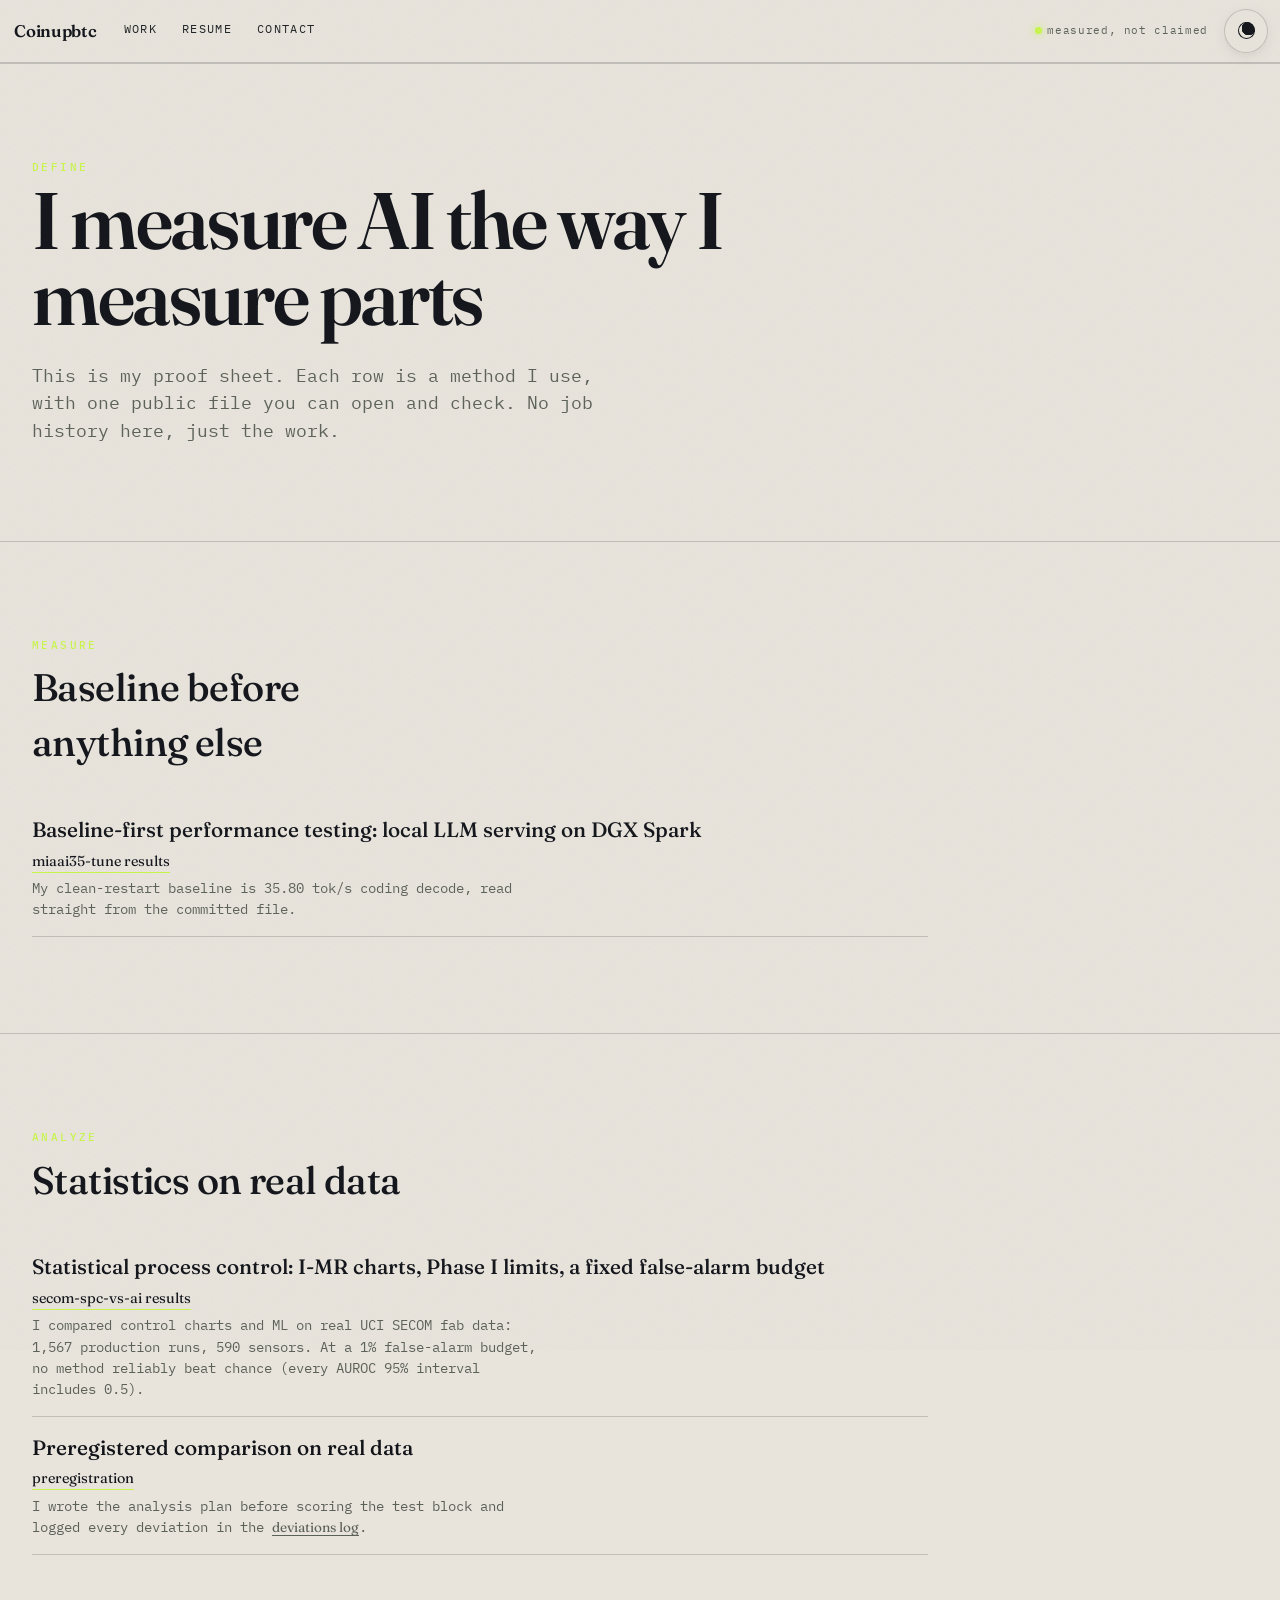
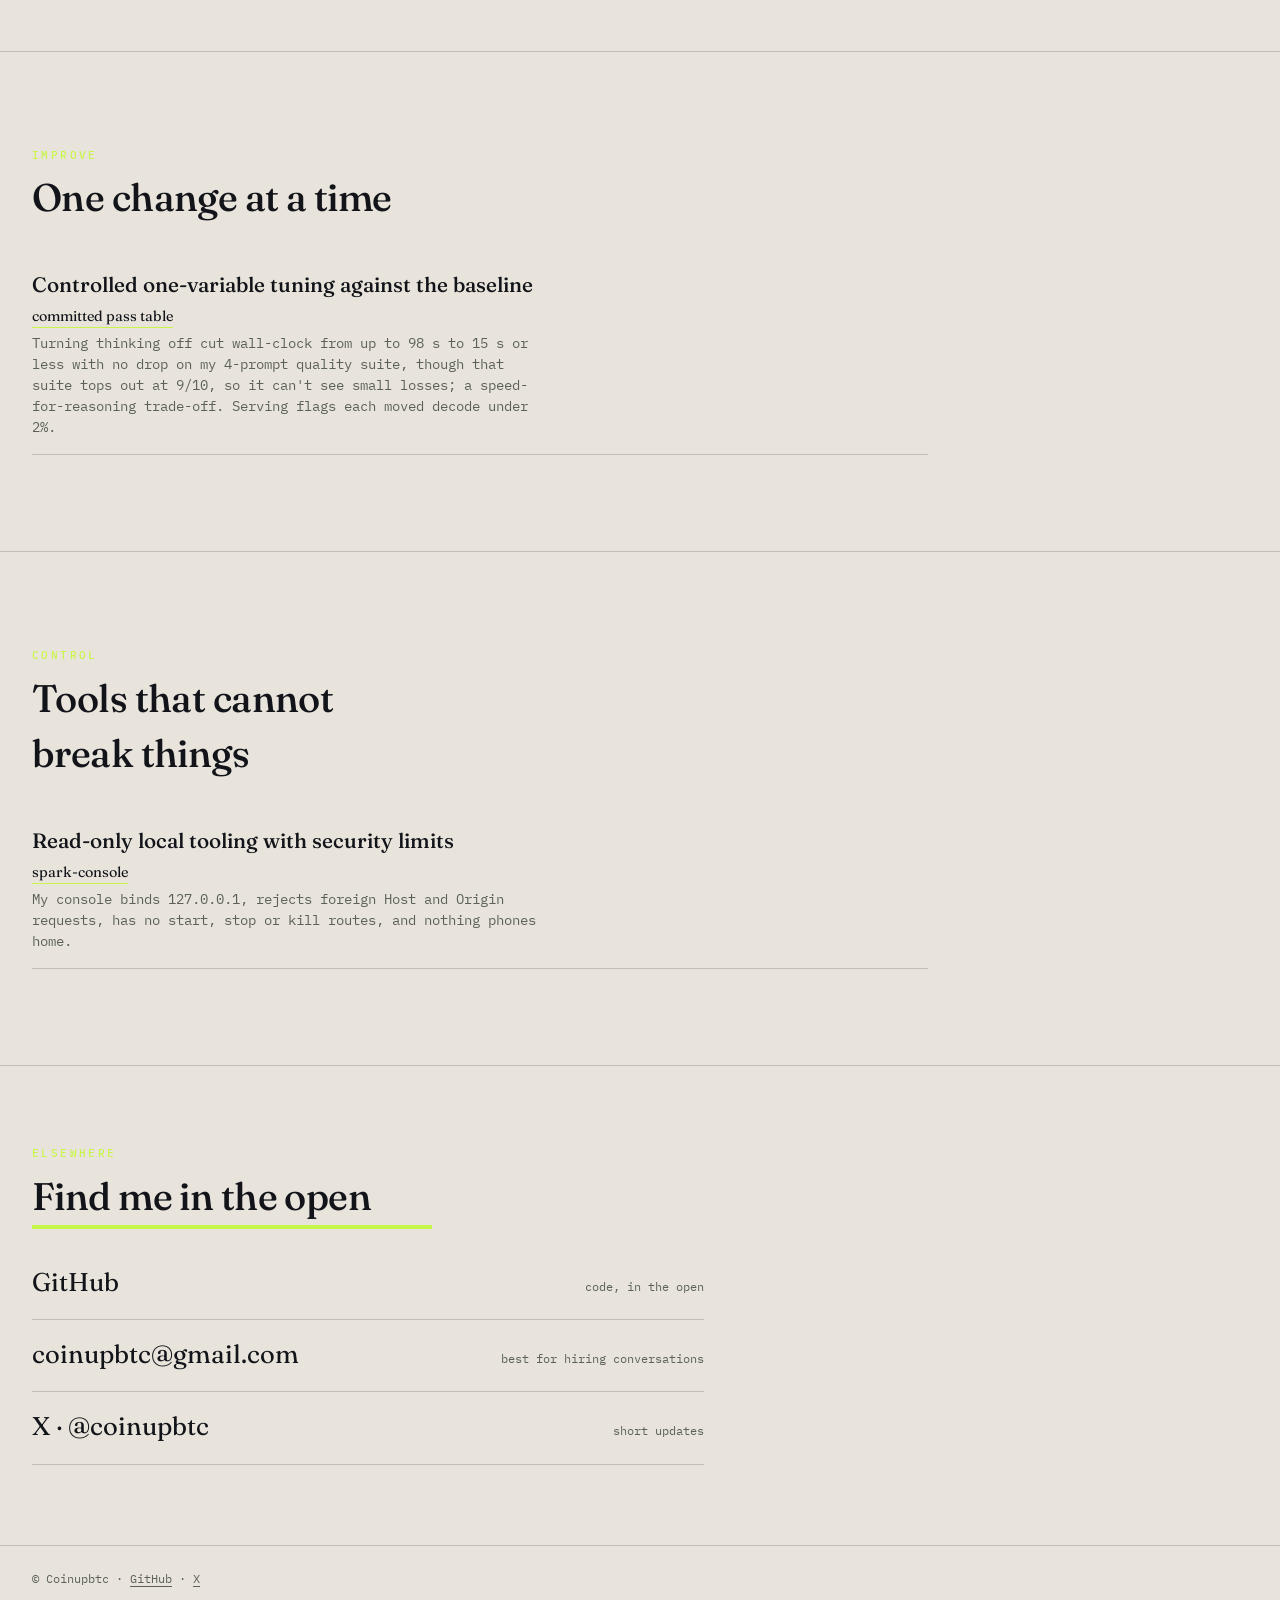
==== commit 466804b1: "Honesty copy: chance-level SECOM result, thinking-off as a trade-off. Analyze (home and /resume/): "" ====
--- a/resume/index.html
+++ b/resume/index.html
@@ -107,7 +107,7 @@
         <li>
           <strong>Statistical process control: I-MR charts, Phase I limits, a fixed false-alarm budget</strong>
           <a href="https://github.com/Coinupbtc/secom-spc-vs-ai/blob/main/results/results.json">secom-spc-vs-ai results</a>
-          <span>I compared control charts and ML on real UCI SECOM fab data: 1,567 production runs, 590 sensors. At a 1% false-alarm budget, nothing beat doing nothing.</span>
+          <span>I compared control charts and ML on real UCI SECOM fab data: 1,567 production runs, 590 sensors. At a 1% false-alarm budget, no method reliably beat chance (every AUROC 95% interval includes 0.5).</span>
         </li>
         <li>
           <strong>Preregistered comparison on real data</strong>
@@ -128,7 +128,7 @@
         <li>
           <strong>Controlled one-variable tuning against the baseline</strong>
           <a href="https://github.com/Coinupbtc/miaai35-tune/blob/main/REPORT.md#4-optimization-passes-coding-ts--primary-speed-metric">committed pass table</a>
-          <span>Turning thinking off cut wall-clock from up to 98 s to 15 s or less with quality held at 9/10; serving flags each moved decode under 2%.</span>
+          <span>Turning thinking off cut wall-clock from up to 98 s to 15 s or less with no drop on my 4-prompt quality suite, though that suite tops out at 9/10, so it can't see small losses; a speed-for-reasoning trade-off. Serving flags each moved decode under 2%.</span>
         </li>
       </ul>
     </section>
--- a/css/style.css
+++ b/css/style.css
@@ -732,74 +732,6 @@
   pointer-events: none;
 }
 
-/* ── Marquee band ────────────────────────────────────────── */
-.marquee {
-  overflow: hidden;
-  border-top: 1px solid var(--line);
-  border-bottom: 1px solid var(--line);
-  background: color-mix(in srgb, var(--acid) 6%, transparent);
-  padding: 0.9rem 0;
-  white-space: nowrap;
-}
-.marquee-track {
-  display: inline-flex;
-  align-items: center;
-  will-change: transform;
-  animation: marquee 26s linear infinite;
-}
-.marquee-track span {
-  font-family: var(--font-display);
-  font-size: clamp(1.1rem, 3vw, 1.7rem);
-  font-style: italic;
-  letter-spacing: 0.01em;
-  padding: 0 1.1rem;
-}
-.marquee-track i {
-  color: var(--acid);
-  font-style: normal;
-  font-size: 0.9rem;
-}
-@keyframes marquee { from { transform: translateX(0); } to { transform: translateX(-50%); } }
-
-/* Pass 3 U1 · marquee hover micro-interaction: pause + acid edge */
-.marquee { position: relative; }
-.marquee::before,
-.marquee::after {
-  content: "";
-  position: absolute;
-  left: 0;
-  right: 0;
-  height: 2px;
-  background: var(--acid);
-  opacity: 0;
-  transition: opacity 0.35s ease, transform 0.35s ease;
-  z-index: 1;
-  pointer-events: none;
-}
-.marquee::before { top: -2px; transform: scaleX(0.4); transform-origin: left; }
-.marquee::after { bottom: -2px; transform: scaleX(0.4); transform-origin: right; }
-.marquee.marquee-hover::before,
-.marquee.marquee-hover::after { opacity: 1; transform: scaleX(1); }
-
-/* Pass 3 D-Finish D2 · marquee non-hover "breath" — the acid separators pulse
-   gently while the band scrolls untouched, so the strip feels alive at rest.
-   Hover-pause freezes the breath (full opacity) and reduced-motion disables it. */
-.marquee-track i {
-  animation: marquee-breath 4.2s ease-in-out infinite;
-}
-.marquee.marquee-hover .marquee-track i {
-  animation-play-state: paused;
-  opacity: 1;
-}
-@keyframes marquee-breath {
-  0%, 100% { opacity: 0.35; }
-  50% { opacity: 1; }
-}
-@media (prefers-reduced-motion: reduce) {
-  .marquee::before, .marquee::after { display: none; }
-  .marquee-track i { animation: none; opacity: 1; }
-}
-
 /* ── Art tile 3D tilt + glare + hover caption ────────────── */
 .art-item {
   perspective: 900px;
@@ -905,7 +837,6 @@
 
 @media (prefers-reduced-motion: reduce) {
   .progress { transform: none; width: 0; }
-  .marquee-track { animation: none; }
   .telemetry::before { animation: none; }
   .art-btn::before { display: none; }
   .art-cap { opacity: 1; transform: none; }
--- a/css/layout.css
+++ b/css/layout.css
@@ -245,3 +245,77 @@
 @media (prefers-reduced-motion: reduce) {
   .role-line, .use-line { opacity: 1; animation: none; }
 }
+
+/* Wave 1: control-chart layout (define > measure > analyze > improve > control) and /resume/ proof sheet */
+
+/* 1. Homepage hero: keep the brand line to 2–3 lines on desktop, no overlap */
+.hero .brand {
+  font-size: clamp(2.6rem, 7.2vw, 5.4rem);
+  line-height: 0.95;
+  max-width: 16ch;
+}
+.hero .stage-main {
+  grid-column: 1 / -1;
+  max-width: 62rem;
+}
+.hero .lede {
+  max-width: 46ch;
+  margin-top: 1.5rem;
+}
+
+/* 2. Lone cards in Analyze / Improve / Control span the full grid row */
+.card-grid > .card:only-child {
+  grid-column: 1 / -1;
+  max-width: 52rem;
+}
+.card-grid > .card:only-child .card-body p {
+  max-width: 62ch;
+}
+
+/* 3. Reserved 3D gauge slot stays hidden */
+#gauge-3d[hidden] {
+  display: none !important;
+}
+
+/* 4. /resume/ proof sheet: Define headline */
+.proof .brand {
+  font-size: clamp(2.4rem, 6.5vw, 5rem);
+  line-height: 0.95;
+  max-width: 16ch;
+  opacity: 1;
+  animation: none;
+}
+.proof .lede {
+  max-width: 52ch;
+  color: var(--mute);
+}
+
+/* 5. /resume/ method rows stack vertically inside DMAIC sections */
+.proof[data-dmaic] .hub-list {
+  max-width: 56rem;
+}
+.proof[data-dmaic] .hub-list li {
+  grid-template-columns: 1fr;
+  gap: 0.35rem;
+}
+.proof[data-dmaic] .hub-list li strong {
+  font-family: var(--font-display);
+  font-size: clamp(1.05rem, 2.4vw, 1.3rem);
+  font-weight: 500;
+  color: var(--ink);
+}
+.proof[data-dmaic] .hub-list li a {
+  font-size: 0.9rem;
+  border-bottom: 1px solid var(--acid);
+  width: fit-content;
+}
+.proof[data-dmaic] .hub-list li span {
+  text-align: left;
+  font-size: 0.85rem;
+  line-height: 1.55;
+  max-width: 64ch;
+}
+.proof[data-dmaic] .hub-list li span a {
+  font-size: inherit;
+  text-decoration: underline;
+}
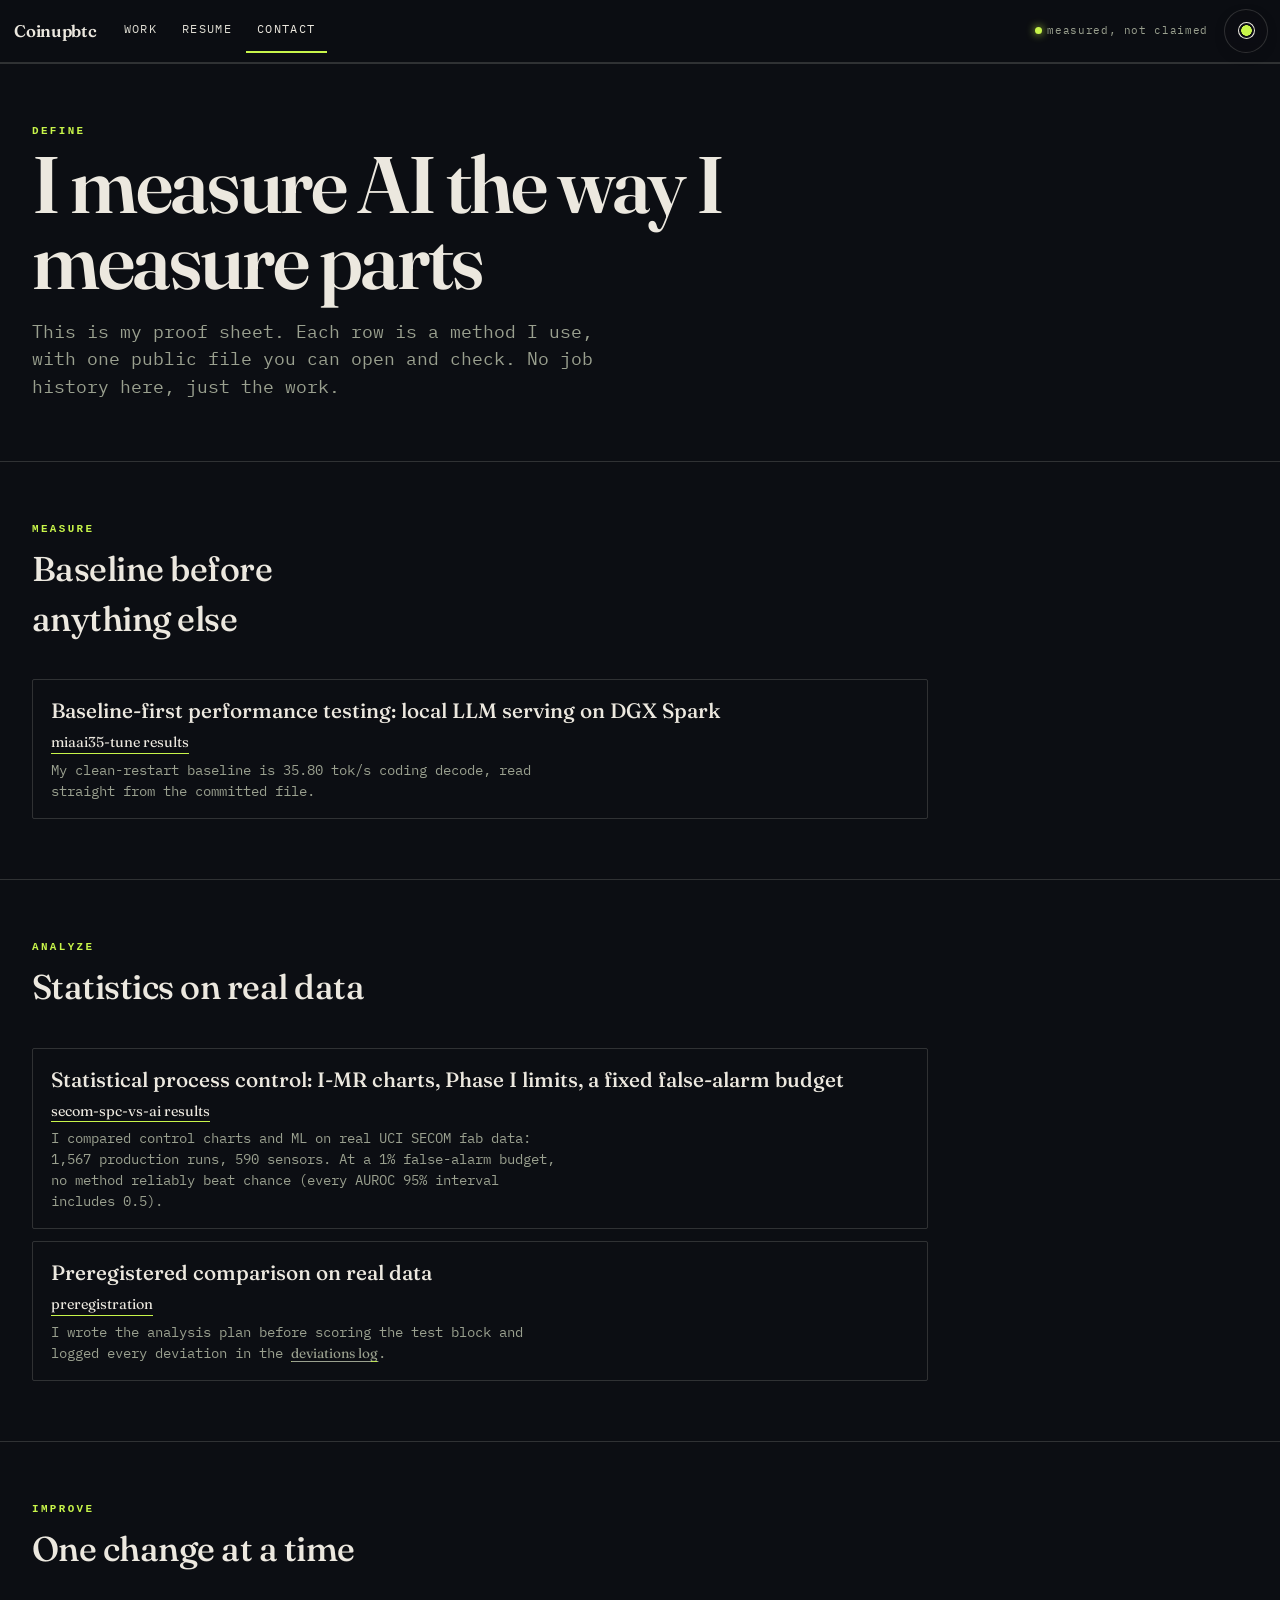
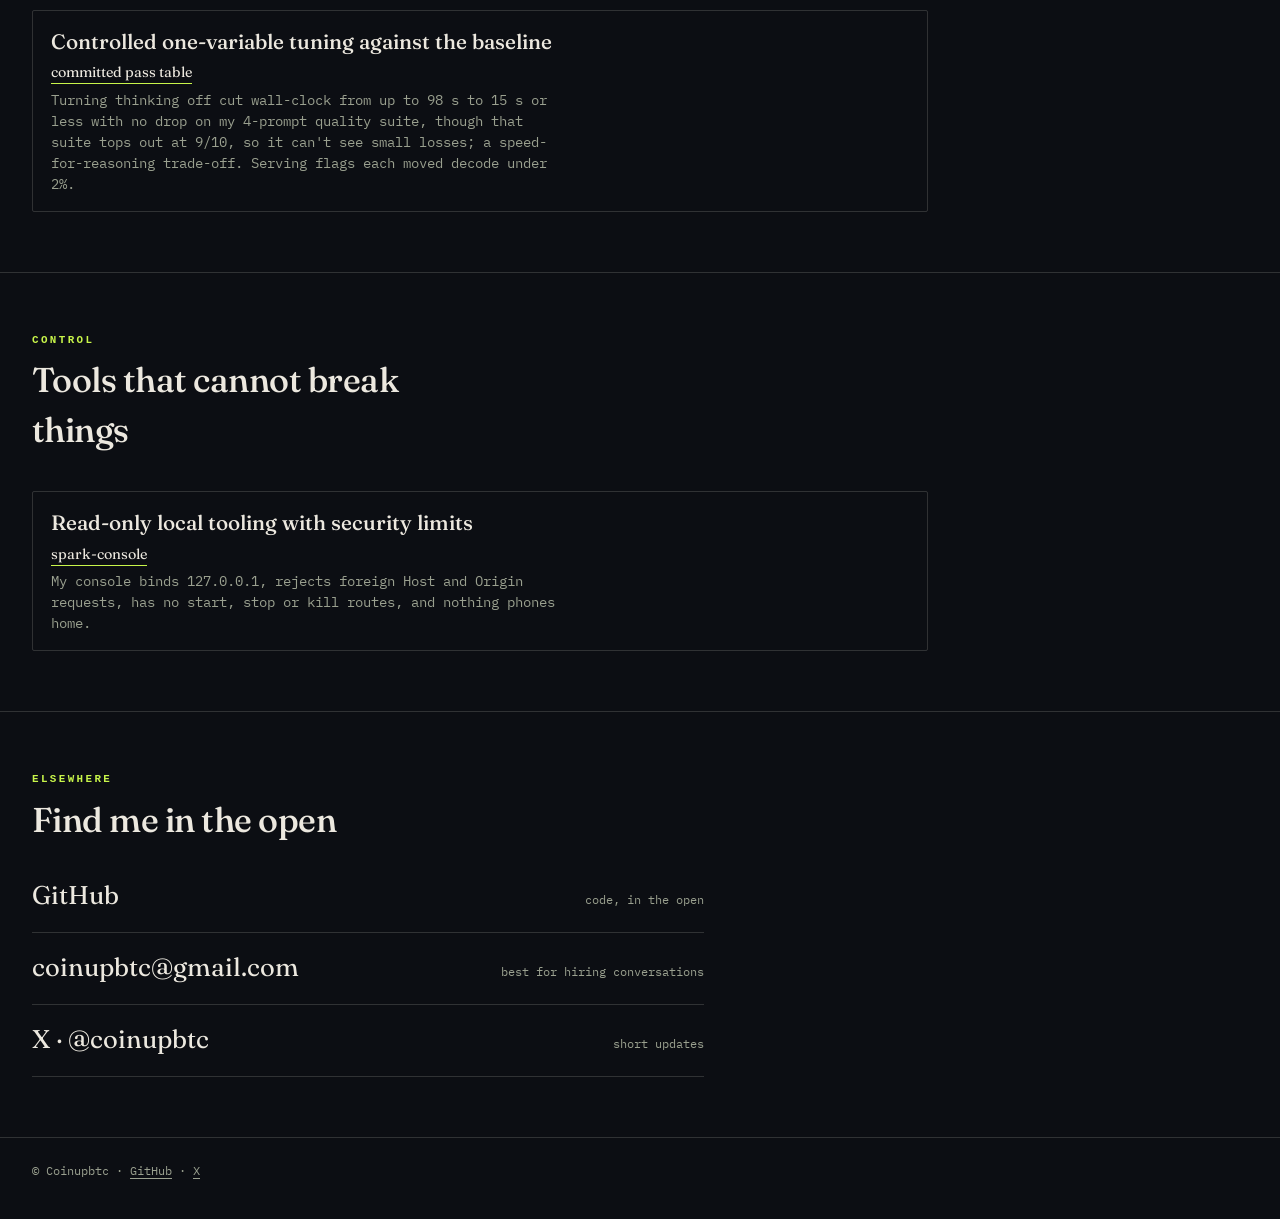
==== commit f4a5a3b5: "Polish: dark default, calm still hero, figures, Improve chart (P1-P7) - Dark ink is the default; a s" ====
--- a/resume/index.html
+++ b/resume/index.html
@@ -1,12 +1,12 @@
 <!doctype html>
-<html lang="en" data-theme="light">
+<html lang="en" data-theme="dark">
 <head>
   <meta charset="utf-8">
   <meta name="viewport" content="width=device-width, initial-scale=1, viewport-fit=cover">
   <title>Coinupbtc: proof sheet</title>
   <meta name="description" content="My proof sheet. Each row is a method I use, with one public file you can open and check. No job history here, just the work.">
   <meta name="color-scheme" content="light dark">
-  <meta name="theme-color" content="#e8e4dc">
+  <meta name="theme-color" content="#0c0e13">
 
   <meta property="og:type" content="website">
   <meta property="og:site_name" content="Coinupbtc">
@@ -34,13 +34,14 @@
   <link href="https://fonts.googleapis.com/css2?family=Fraunces:ital,opsz,wght@0,9..144,400;0,9..144,500;0,9..144,600;0,9..144,700;1,9..144,400;1,9..144,500;1,9..144,600&family=IBM+Plex+Mono:wght@400;500;600&display=swap" rel="stylesheet">
   <link rel="stylesheet" href="../css/style.css">
   <link rel="stylesheet" href="../css/layout.css">
+  <link rel="stylesheet" href="../css/polish.css">
 
   <!-- set theme before first paint to avoid flash -->
   <script>
     (function () {
       var t;
       try { t = localStorage.getItem('coinupbtc-theme'); } catch (e) {}
-      if (!t) t = window.matchMedia('(prefers-color-scheme: dark)').matches ? 'dark' : 'light';
+      if (t !== 'light' && t !== 'dark') t = 'dark';
       document.documentElement.setAttribute('data-theme', t);
     })();
   </script>
@@ -63,9 +64,6 @@
     </button>
   </header>
 
-  <div class="grain" aria-hidden="true"></div>
-
-  <div class="progress" id="progress" aria-hidden="true"></div>
   <button class="to-top" id="to-top" type="button" aria-label="Back to top" hidden>&uarr;</button>
 
   <main id="main">
--- a/css/polish.css
+++ b/css/polish.css
@@ -0,0 +1,262 @@
+/* polish.css — calm and printed. Loaded last. */
+
+/* 1. Palette */
+:root,
+html[data-theme="light"] {
+  --ink: #0c0e13;
+  --paper: #ece8df;
+  --mute: #53584f;
+  --line: rgba(12, 14, 19, 0.18);
+  --well: rgba(12, 14, 19, 0.04);
+  --acid: #c8f54a;
+  --accent: #3f5200;
+  --hero-1: #ece8df;
+  --hero-2: #ece8df;
+  --glow: transparent;
+  --shadow: none;
+  --card-shadow: none;
+  --acid-line: var(--line);
+}
+
+html[data-theme="dark"] {
+  --ink: #ece8df;
+  --paper: #0c0e13;
+  --mute: #9aa08f;
+  --line: rgba(236, 232, 223, 0.16);
+  --well: rgba(236, 232, 223, 0.035);
+  --acid: #c8f54a;
+  --accent: #c8f54a;
+  --hero-1: #0c0e13;
+  --hero-2: #0c0e13;
+  --glow: transparent;
+  --shadow: none;
+  --card-shadow: none;
+  --acid-line: var(--line);
+}
+
+html { color-scheme: dark; }
+html[data-theme="light"] { color-scheme: light; }
+
+/* 2. No motion, no decorative layers */
+*,
+*::before,
+*::after {
+  animation: none !important;
+  transition: none !important;
+}
+
+html { scroll-behavior: auto; }
+
+.card:hover,
+.ctas a:hover,
+.card:hover .card-img,
+.card-top.px .card-img {
+  transform: none !important;
+}
+
+.card:hover {
+  box-shadow: none;
+  border-color: var(--line);
+}
+
+.grain,
+.progress,
+.card .spot,
+.card-top::after {
+  display: none !important;
+}
+
+.card-img { filter: none; }
+
+.hero-vignette { background: var(--paper); }
+.eyebrow-dot { box-shadow: none; }
+
+.sys-grid,
+.sys-cell:hover { box-shadow: none; }
+.sys-cell:hover { background: var(--paper); }
+
+/* 3. Accent use */
+.kicker {
+  color: var(--accent);
+  font-weight: 600;
+}
+
+a:hover { color: var(--accent); }
+
+:focus-visible { outline-color: var(--accent); }
+
+.site-nav nav a::after { background: var(--accent); }
+
+.ctas a:hover,
+.card-body h3 a:hover {
+  border-bottom-color: var(--accent);
+}
+
+.proof[data-dmaic] .hub-list li a {
+  border-bottom-color: var(--accent);
+}
+
+.section-note .hint { color: var(--accent); }
+
+/* Number badge: acid background, always dark text */
+.card-num,
+.card-num b,
+.card-num small { color: #0c0e13; }
+.card-num { box-shadow: none; }
+
+/* Primary CTA keeps acid background with dark text */
+.hero .ctas a.primary {
+  background: var(--acid);
+  color: #0c0e13;
+}
+
+/* 4. Hero: calmer and shorter */
+.hero { min-height: min(78vh, 46rem); }
+.hero-field { opacity: 0.9; }
+
+@media (max-width: 920px) {
+  .hero { min-height: 0; }
+}
+
+/* 5. One card frame everywhere */
+.card {
+  background: transparent;
+  border: 1px solid var(--line);
+  border-radius: 2px;
+  box-shadow: none;
+}
+
+.card-top { border-bottom: 1px solid var(--line); }
+
+.card-body { padding: 1rem 1.15rem 1.15rem; }
+
+.card-body p {
+  font-size: 0.84rem;
+  line-height: 1.6;
+  color: var(--mute);
+}
+
+.card-body p strong,
+.card-body p a { color: var(--ink); }
+
+.sys-grid { border-radius: 2px; }
+
+/* 6. Figures */
+.fig { margin: 0; display: block; }
+
+.card .fig { border-bottom: 1px solid var(--line); }
+.card .fig .card-top { border-bottom: 1px solid var(--line); }
+
+.fig-cap {
+  padding: 0.55rem 1.15rem 0.6rem;
+  font-size: 0.74rem;
+  line-height: 1.5;
+  color: var(--mute);
+}
+
+.fig-cap b {
+  color: var(--ink);
+  font-weight: 600;
+  letter-spacing: 0.04em;
+  margin-right: 0.5em;
+}
+
+.fig-cap a {
+  color: var(--ink);
+  text-decoration: underline;
+  text-decoration-color: var(--accent);
+}
+
+.fig.fig-solo {
+  border: 1px solid var(--line);
+  border-radius: 2px;
+  max-width: 52rem;
+  margin-top: 1rem;
+}
+
+/* 7. Inline SVG chart */
+.chart {
+  display: block;
+  width: 100%;
+  height: auto;
+  max-width: 34rem;
+  box-sizing: border-box;
+  padding: 0.9rem 1.15rem 0.4rem;
+}
+
+.chart text {
+  fill: var(--ink);
+  font-family: var(--font-body);
+  font-size: 13px;
+}
+
+.chart .muted { fill: var(--mute); }
+
+.chart .axis {
+  stroke: var(--line);
+  stroke-width: 1;
+}
+
+.chart .bar-on { fill: var(--mute); }
+.chart .bar-off { fill: var(--accent); }
+.chart .key-on { fill: var(--mute); }
+.chart .key-off { fill: var(--accent); }
+
+/* 8. Media slots not yet ready */
+[data-media="pending"] { display: none !important; }
+#gauge-3d[hidden] { display: none !important; }
+
+/* 9. Rhythm and type scale */
+.proof,
+.hub {
+  padding: clamp(2.25rem, 6vw, 3.75rem) clamp(1.25rem, 3vw, 2rem);
+}
+
+.proof-head { margin-bottom: 1.25rem; }
+
+.hub h2,
+.proof h2 {
+  font-size: clamp(1.55rem, 3.4vw, 2.15rem);
+  margin-bottom: 1rem;
+}
+
+.section-note { margin: 0.6rem 0 1.25rem; }
+
+.card-grid { gap: 1.25rem; }
+
+.card-grid + .sys-grid,
+.card-grid + .fig { margin-top: 1.25rem; }
+
+/* 10. /resume/ rows use the same frame as cards */
+.proof[data-dmaic] .hub-list {
+  display: grid;
+  gap: 0.75rem;
+}
+
+.proof[data-dmaic] .hub-list li {
+  border: 1px solid var(--line);
+  border-radius: 2px;
+  padding: 1rem 1.15rem;
+}
+
+.proof[data-dmaic] .hub-list li span { color: var(--mute); }
+
+.proof[data-dmaic] .lede { color: var(--mute); }
+/* 11. Entrance states: no motion means everything starts visible */
+.top, .brand, .brand mark .char, .eyebrow, .lede, .ctas, .foot-meta, .plate, .reveal {
+  opacity: 1;
+  transform: none;
+}
+.to-top {
+  opacity: 1;
+  transform: none;
+}
+.to-top[hidden] {
+  display: none;
+}
+.to-top:hover {
+  color: #0c0e13;
+}
+.theme-toggle:hover {
+  transform: none;
+}
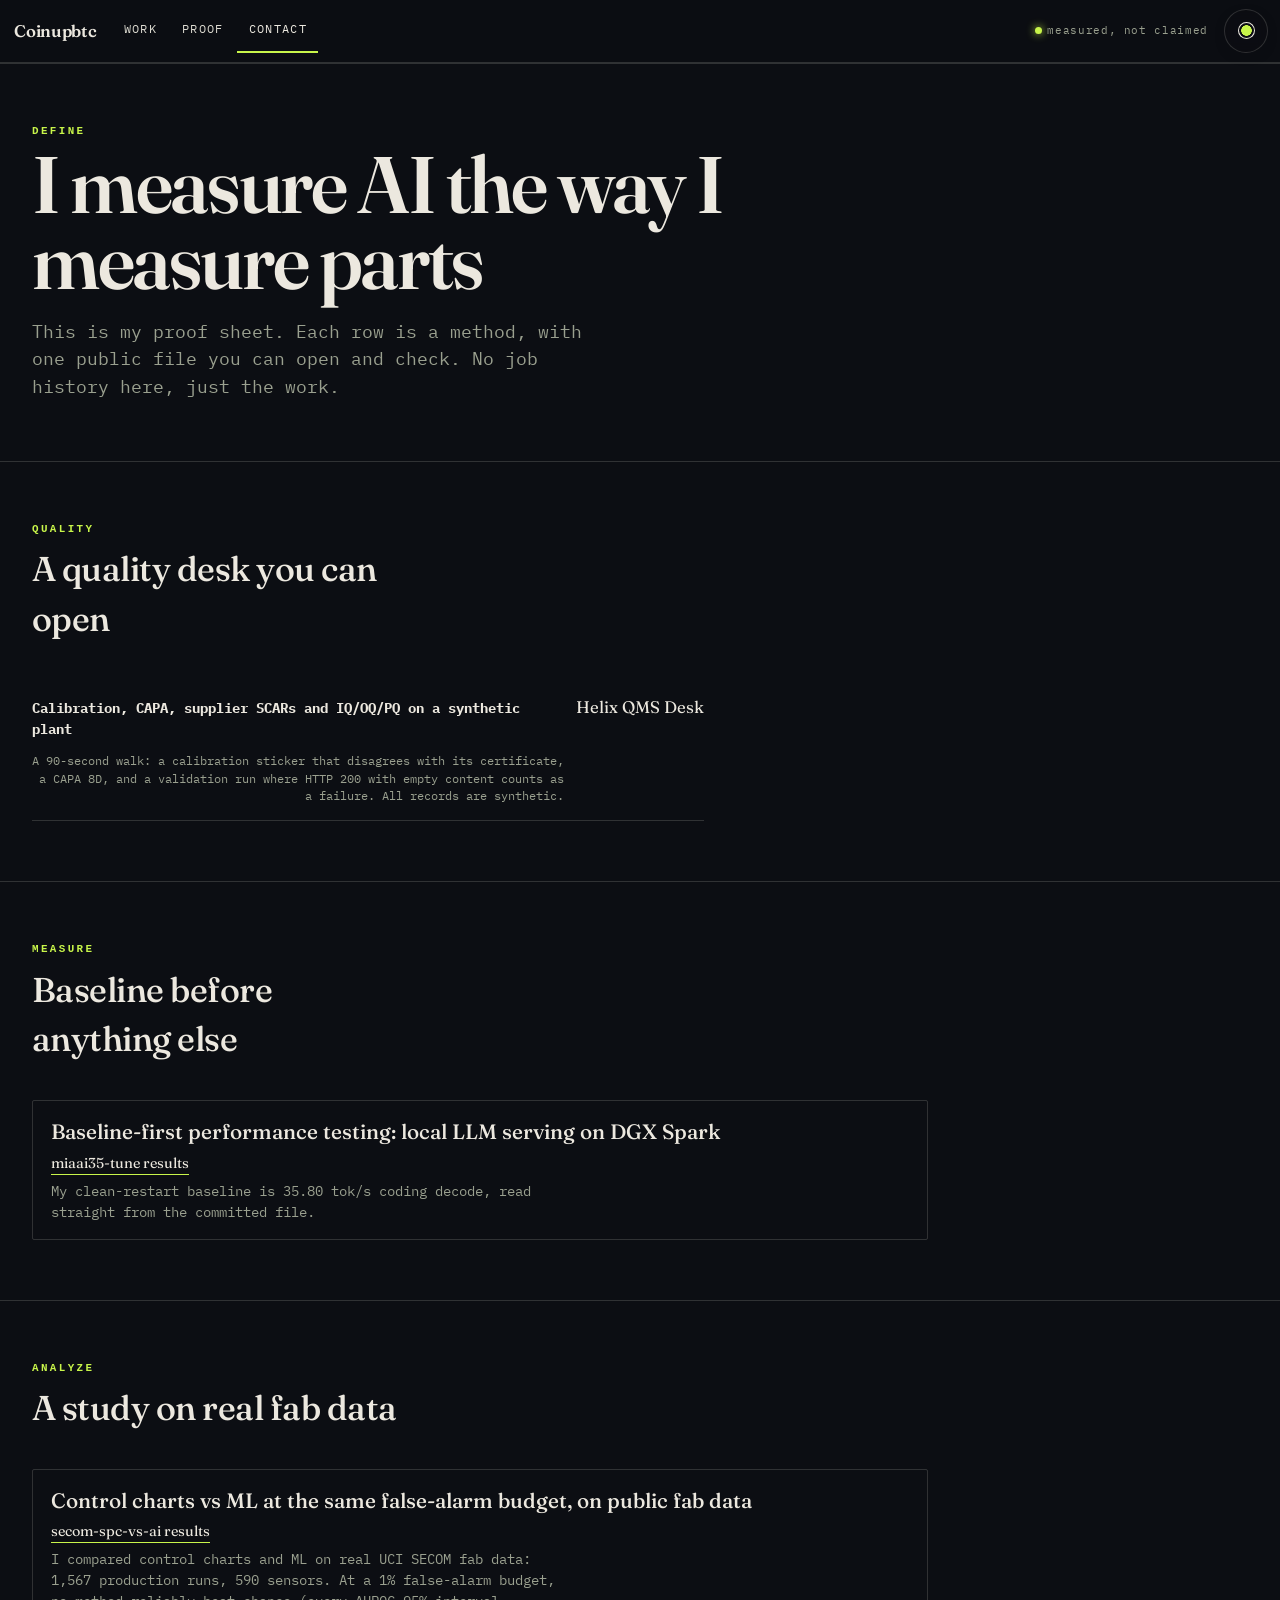
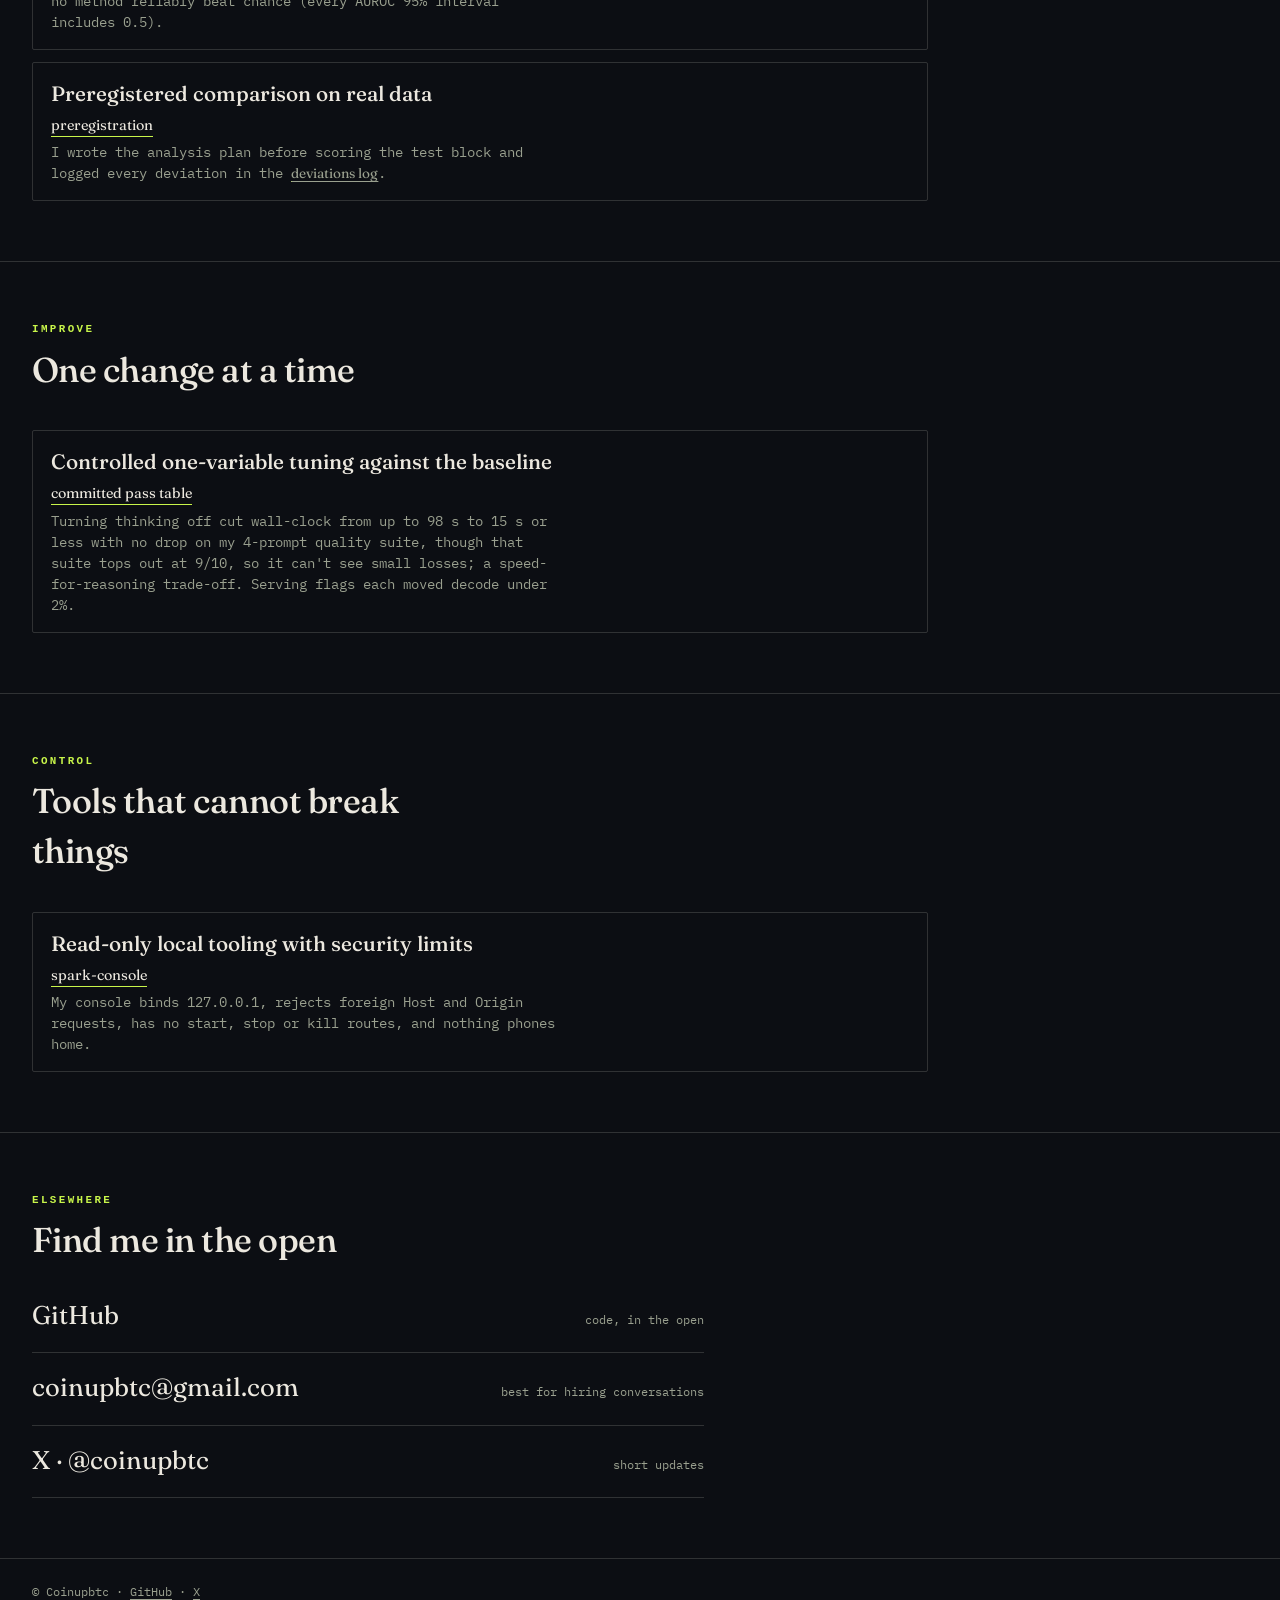
==== commit 030437b6: "Lead with Helix; drop the control-chart-at-work claim; Proof label - Hero, meta and og descriptions " ====
--- a/resume/index.html
+++ b/resume/index.html
@@ -4,14 +4,14 @@
   <meta charset="utf-8">
   <meta name="viewport" content="width=device-width, initial-scale=1, viewport-fit=cover">
   <title>Coinupbtc: proof sheet</title>
-  <meta name="description" content="My proof sheet. Each row is a method I use, with one public file you can open and check. No job history here, just the work.">
+  <meta name="description" content="My proof sheet. Each row is a method, with one public file you can open and check. No job history here, just the work.">
   <meta name="color-scheme" content="light dark">
   <meta name="theme-color" content="#0c0e13">
 
   <meta property="og:type" content="website">
   <meta property="og:site_name" content="Coinupbtc">
   <meta property="og:title" content="Coinupbtc: proof sheet">
-  <meta property="og:description" content="Each row is a method I use, with one public file you can open and check. No job history here, just the work.">
+  <meta property="og:description" content="Each row is a method, with one public file you can open and check. No job history here, just the work.">
   <meta property="og:url" content="https://coinupbtc.com/resume/">
   <meta property="og:image" content="https://coinupbtc.com/assets/og-image.png">
   <meta property="og:image:type" content="image/png">
@@ -52,8 +52,8 @@
   <header class="site-nav" id="site-nav">
     <a class="nav-brand" href="../">Coinupbtc</a>
     <nav aria-label="On this site">
-      <a href="../#measure">Work</a>
-      <a href="./" aria-current="page">Resume</a>
+      <a href="../#quality">Work</a>
+      <a href="./" aria-current="page">Proof</a>
       <a href="#hub">Contact</a>
     </nav>
     <!-- Static hiring readout. The visitor clock implied a local time this page does not have. -->
@@ -75,7 +75,23 @@
           <h1 class="brand" id="define-h">I measure AI the way I measure parts</h1>
         </div>
       </div>
-      <p class="lede">This is my proof sheet. Each row is a method I use, with one public file you can open and check. No job history here, just the work.</p>
+      <p class="lede">This is my proof sheet. Each row is a method, with one public file you can open and check. No job history here, just the work.</p>
+    </section>
+
+    <section class="proof" id="quality" aria-labelledby="quality-h">
+      <div class="proof-head">
+        <div>
+          <p class="kicker">Quality</p>
+          <h2 id="quality-h">A quality desk you can open</h2>
+        </div>
+      </div>
+      <ul class="hub-list">
+        <li>
+          <strong>Calibration, CAPA, supplier SCARs and IQ/OQ/PQ on a synthetic plant</strong>
+          <a href="https://coinupbtc.com/helix-qms-desk/">Helix QMS Desk</a>
+          <span>A 90-second walk: a calibration sticker that disagrees with its certificate, a CAPA 8D, and a validation run where HTTP 200 with empty content counts as a failure. All records are synthetic.</span>
+        </li>
+      </ul>
     </section>
 
     <section class="proof" id="measure" data-dmaic="measure" aria-labelledby="measure-h">
@@ -98,12 +114,12 @@
       <div class="proof-head">
         <div>
           <p class="kicker">Analyze</p>
-          <h2 id="analyze-h">Statistics on real data</h2>
+          <h2 id="analyze-h">A study on real fab data</h2>
         </div>
       </div>
       <ul class="hub-list">
         <li>
-          <strong>Statistical process control: I-MR charts, Phase I limits, a fixed false-alarm budget</strong>
+          <strong>Control charts vs ML at the same false-alarm budget, on public fab data</strong>
           <a href="https://github.com/Coinupbtc/secom-spc-vs-ai/blob/main/results/results.json">secom-spc-vs-ai results</a>
           <span>I compared control charts and ML on real UCI SECOM fab data: 1,567 production runs, 590 sensors. At a 1% false-alarm budget, no method reliably beat chance (every AUROC 95% interval includes 0.5).</span>
         </li>
--- a/css/layout.css
+++ b/css/layout.css
@@ -318,4 +318,13 @@
 .proof[data-dmaic] .hub-list li span a {
   font-size: inherit;
   text-decoration: underline;
-}+}
+/* Four nav links do not fit beside the brand and toggle on a 390px phone;
+   Scenes is the one to drop (the page still scrolls to it). */
+@media (max-width: 430px) {
+  .site-nav nav a.nav-optional { display: none; }
+}
+
+/* The Helix screenshot reads from the top (banner, title, Monday steps);
+   the flagship crop would otherwise cut its header. */
+#helix-qms-desk .card-img { object-position: top; }
--- a/css/polish.css
+++ b/css/polish.css
@@ -260,3 +260,114 @@
 .theme-toggle:hover {
   transform: none;
 }
+
+/* 12. The Gauge (Fig. 3): poster first, 3D on demand */
+.gauge {
+  max-width: 36rem;
+}
+
+.gauge-stage {
+  position: relative;
+  aspect-ratio: 1 / 1;
+  background: #0c0e13;
+  overflow: hidden;
+}
+
+.gauge-poster {
+  display: block;
+  width: 100%;
+  height: 100%;
+  object-fit: cover;
+}
+
+.gauge-stage model-viewer {
+  position: absolute;
+  inset: 0;
+  width: 100%;
+  height: 100%;
+  background-color: #0c0e13;
+  --poster-color: #0c0e13;
+  visibility: hidden;
+}
+
+.gauge-stage.is-3d model-viewer {
+  visibility: visible;
+}
+
+.gauge-stage.is-3d .gauge-poster {
+  visibility: hidden;
+}
+
+.gauge-spin {
+  position: absolute;
+  left: 0.75rem;
+  bottom: 0.75rem;
+  min-height: 44px;
+  padding: 0 1rem;
+  border: 0;
+  border-radius: 2px;
+  background: var(--acid);
+  color: #0c0e13;
+  font-family: var(--font-body);
+  font-size: 0.8rem;
+  font-weight: 600;
+  letter-spacing: 0.04em;
+  cursor: pointer;
+  max-width: calc(100% - 1.5rem);
+  text-align: left;
+}
+
+.gauge-spin:disabled {
+  cursor: default;
+  background: #ece8df;
+  color: #0c0e13;
+}
+
+.gauge-spin[hidden] {
+  display: none;
+}
+
+.gauge-spin:focus-visible {
+  outline: 2px solid var(--acid);
+  outline-offset: 3px;
+}
+
+.gauge-credit {
+  display: block;
+  margin-top: 0.35rem;
+}
+
+/* 13. Fig. 3 colour key: real text, swatches from the gauge.glb materials */
+.gauge-key { list-style: none; margin: 0; padding: 0.7rem 1.15rem 0.2rem; display: grid; grid-template-columns: repeat(auto-fit, minmax(15rem, 1fr)); gap: 0.4rem 1.25rem; font-family: var(--font-body); font-size: 0.78rem; line-height: 1.45; color: var(--ink); }
+.gauge-key li { display: block; margin: 0; grid-template-columns: none; padding: 0 0 0 1.75rem; position: relative; min-height: 1.15rem; font-size: 0.78rem; line-height: 1.45; }
+.gauge-key li a { font: inherit; border-bottom: 0; color: var(--ink); text-decoration: underline; text-decoration-color: var(--accent); }
+.gauge-sw { position: absolute; left: 0; top: 0.1rem; width: 1.1rem; height: 1.1rem; border: 1px solid var(--mute); border-radius: 2px; box-sizing: border-box; }
+.gauge-sw-pass { background: #7a8594; }
+.gauge-sw-false { background: #ffb000; }
+.gauge-sw-caught { background: #b3001b; }
+.gauge-sw-missed { background: #16181c; border-radius: 50%; box-shadow: inset 0 0 0 3px #ffffff; }
+.gauge-sw-glass { background: rgba(207, 227, 255, 0.55); }
+
+/* Two signed-off Blender scenes. Not the old hover gallery (those tiles start invisible). */
+.scene-grid {
+  list-style: none;
+  display: grid;
+  grid-template-columns: repeat(auto-fit, minmax(min(300px, 100%), 1fr));
+  gap: clamp(0.75rem, 2vw, 1.25rem);
+  max-width: 68rem;
+  margin: 0;
+  padding: 0;
+}
+.scene-grid figure { margin: 0; }
+.scene-grid video {
+  width: 100%;
+  height: auto;
+  display: block;
+  background: #0c0e13;
+}
+.scene-grid figcaption {
+  margin-top: 0.45rem;
+  font-size: 0.78rem;
+  line-height: 1.45;
+  color: var(--mute);
+}
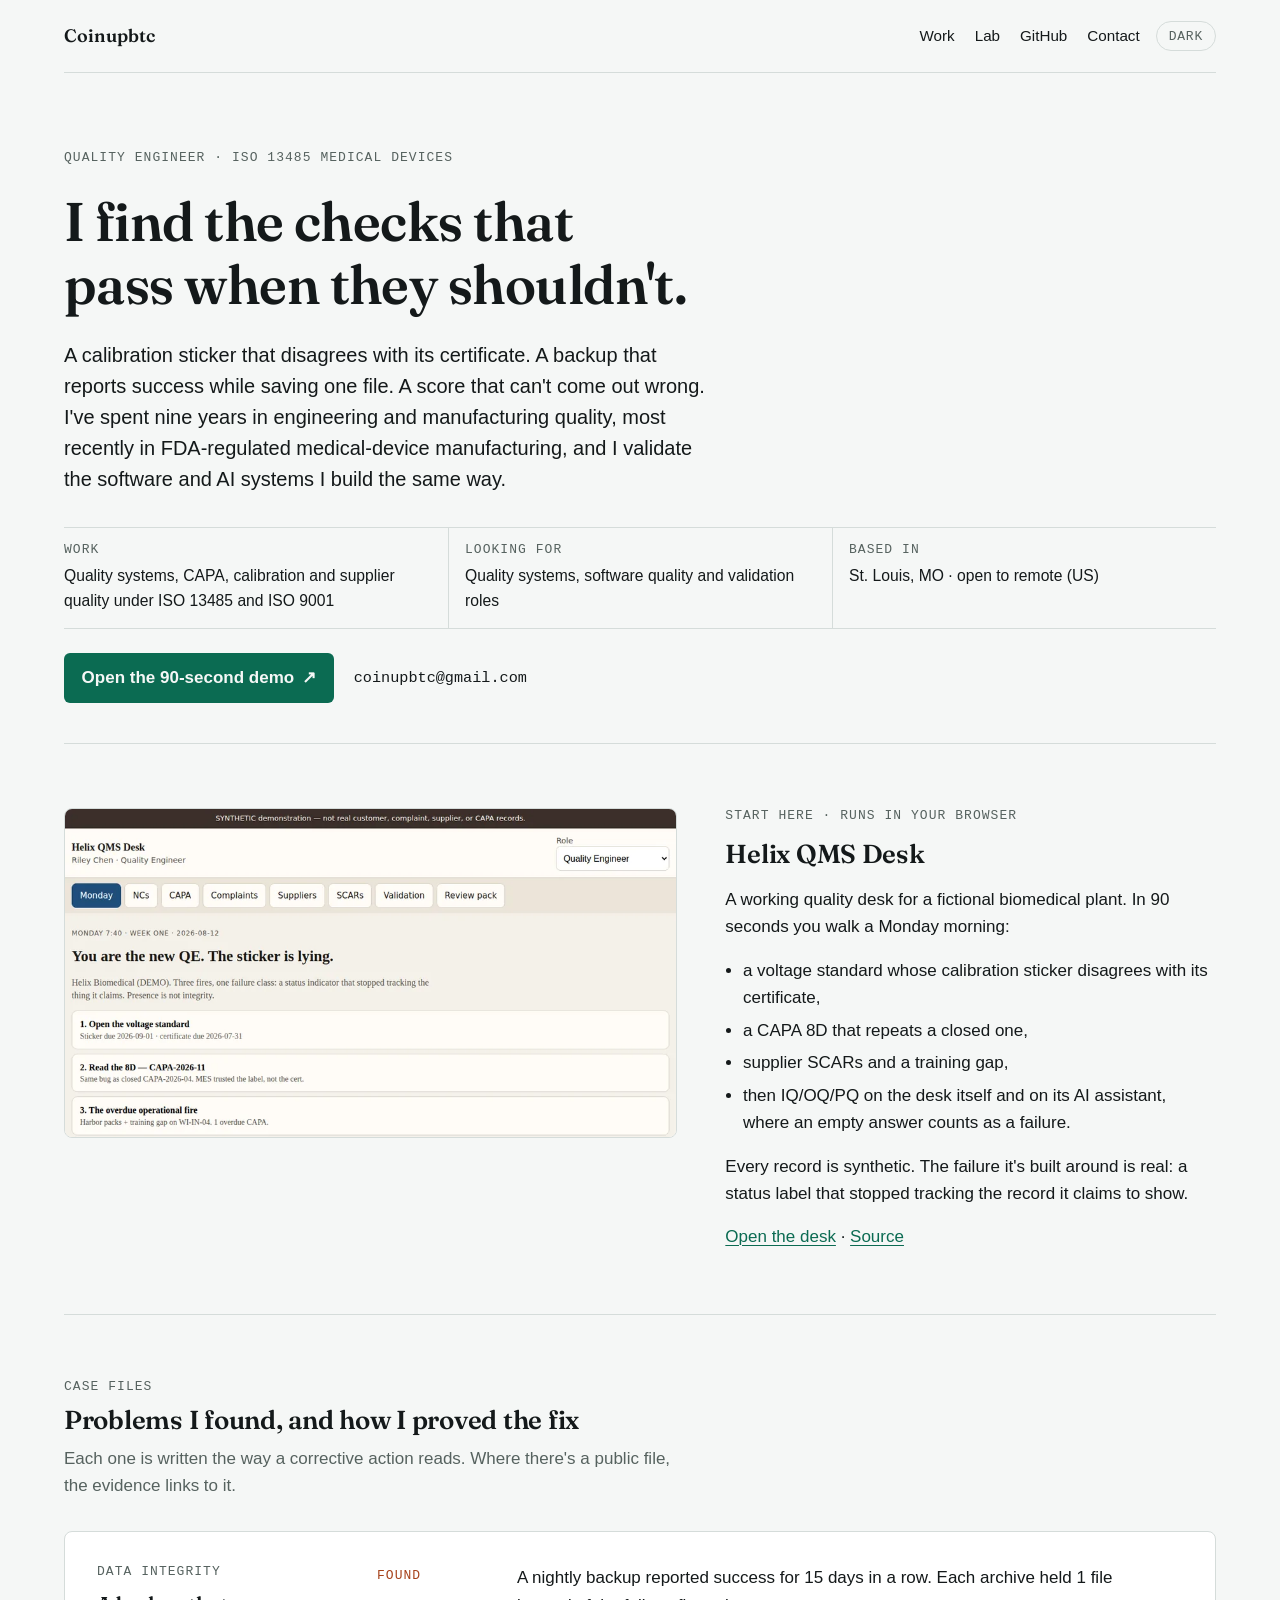
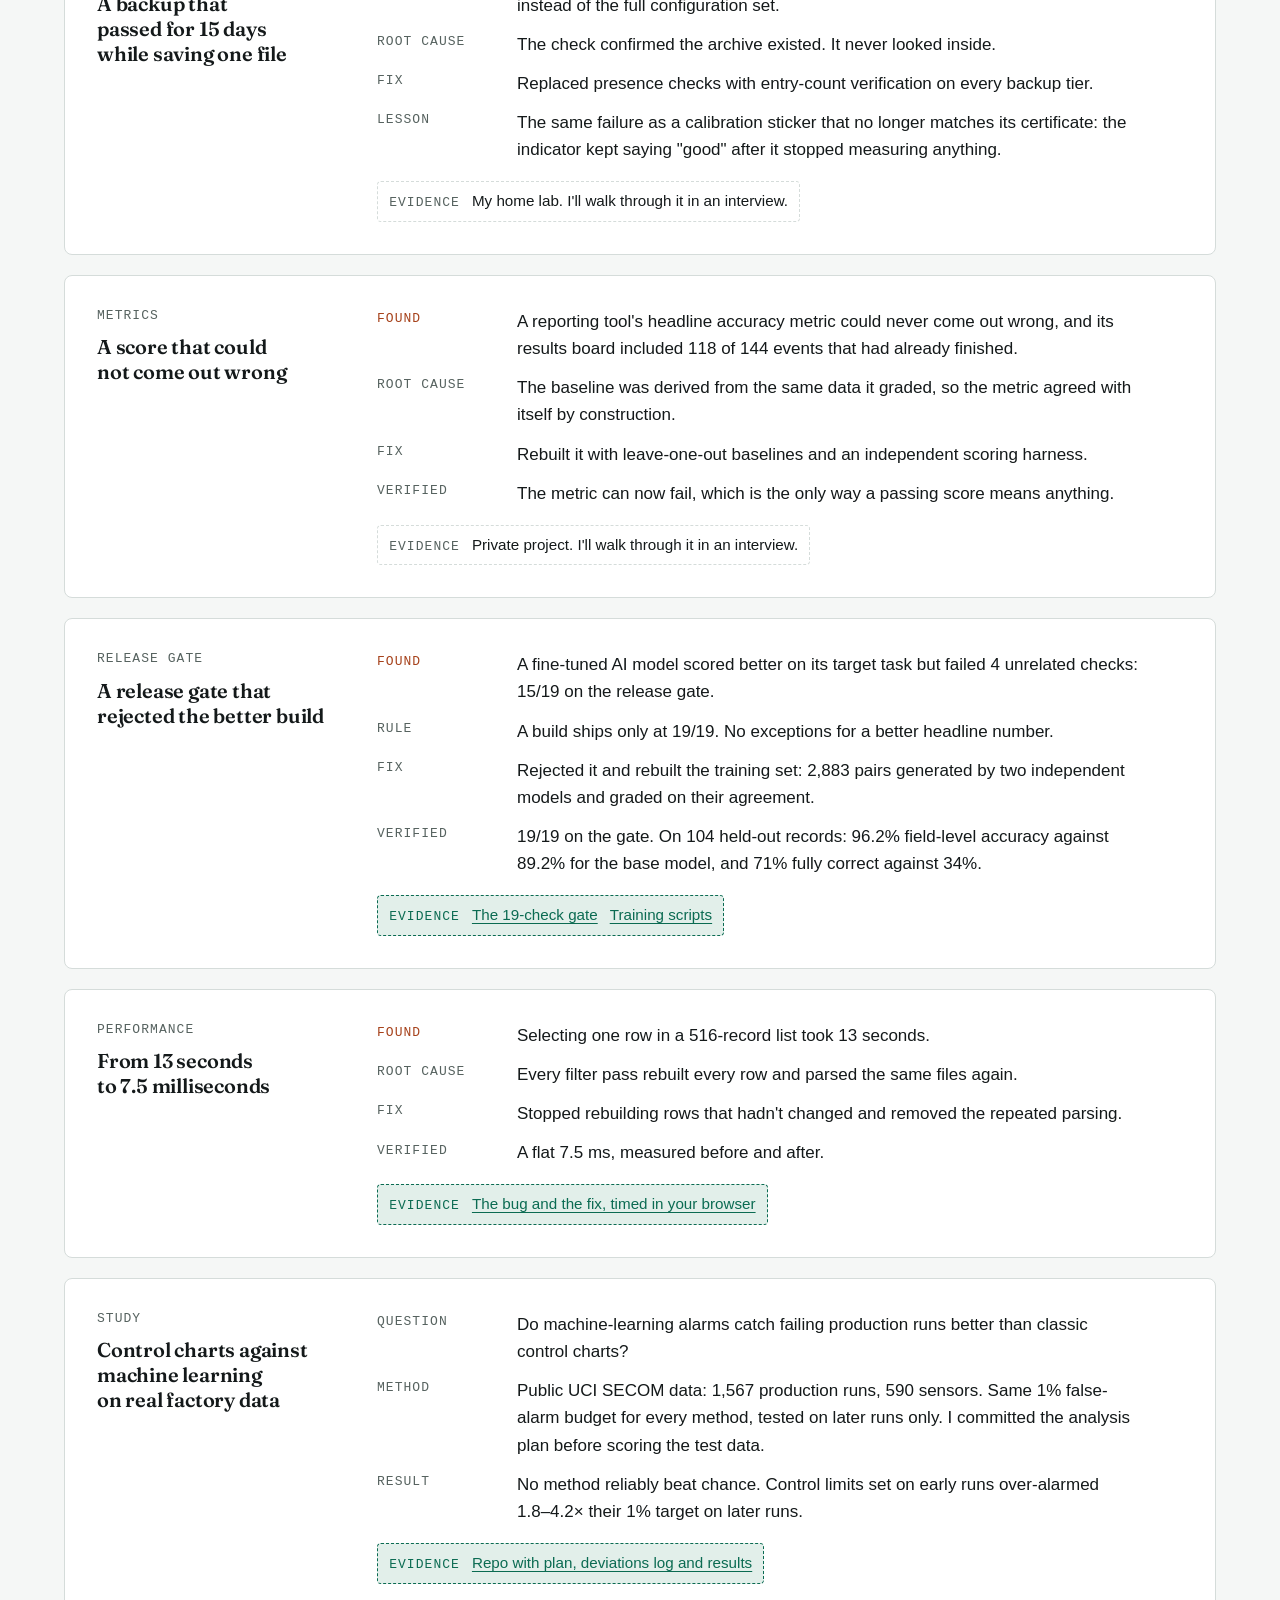
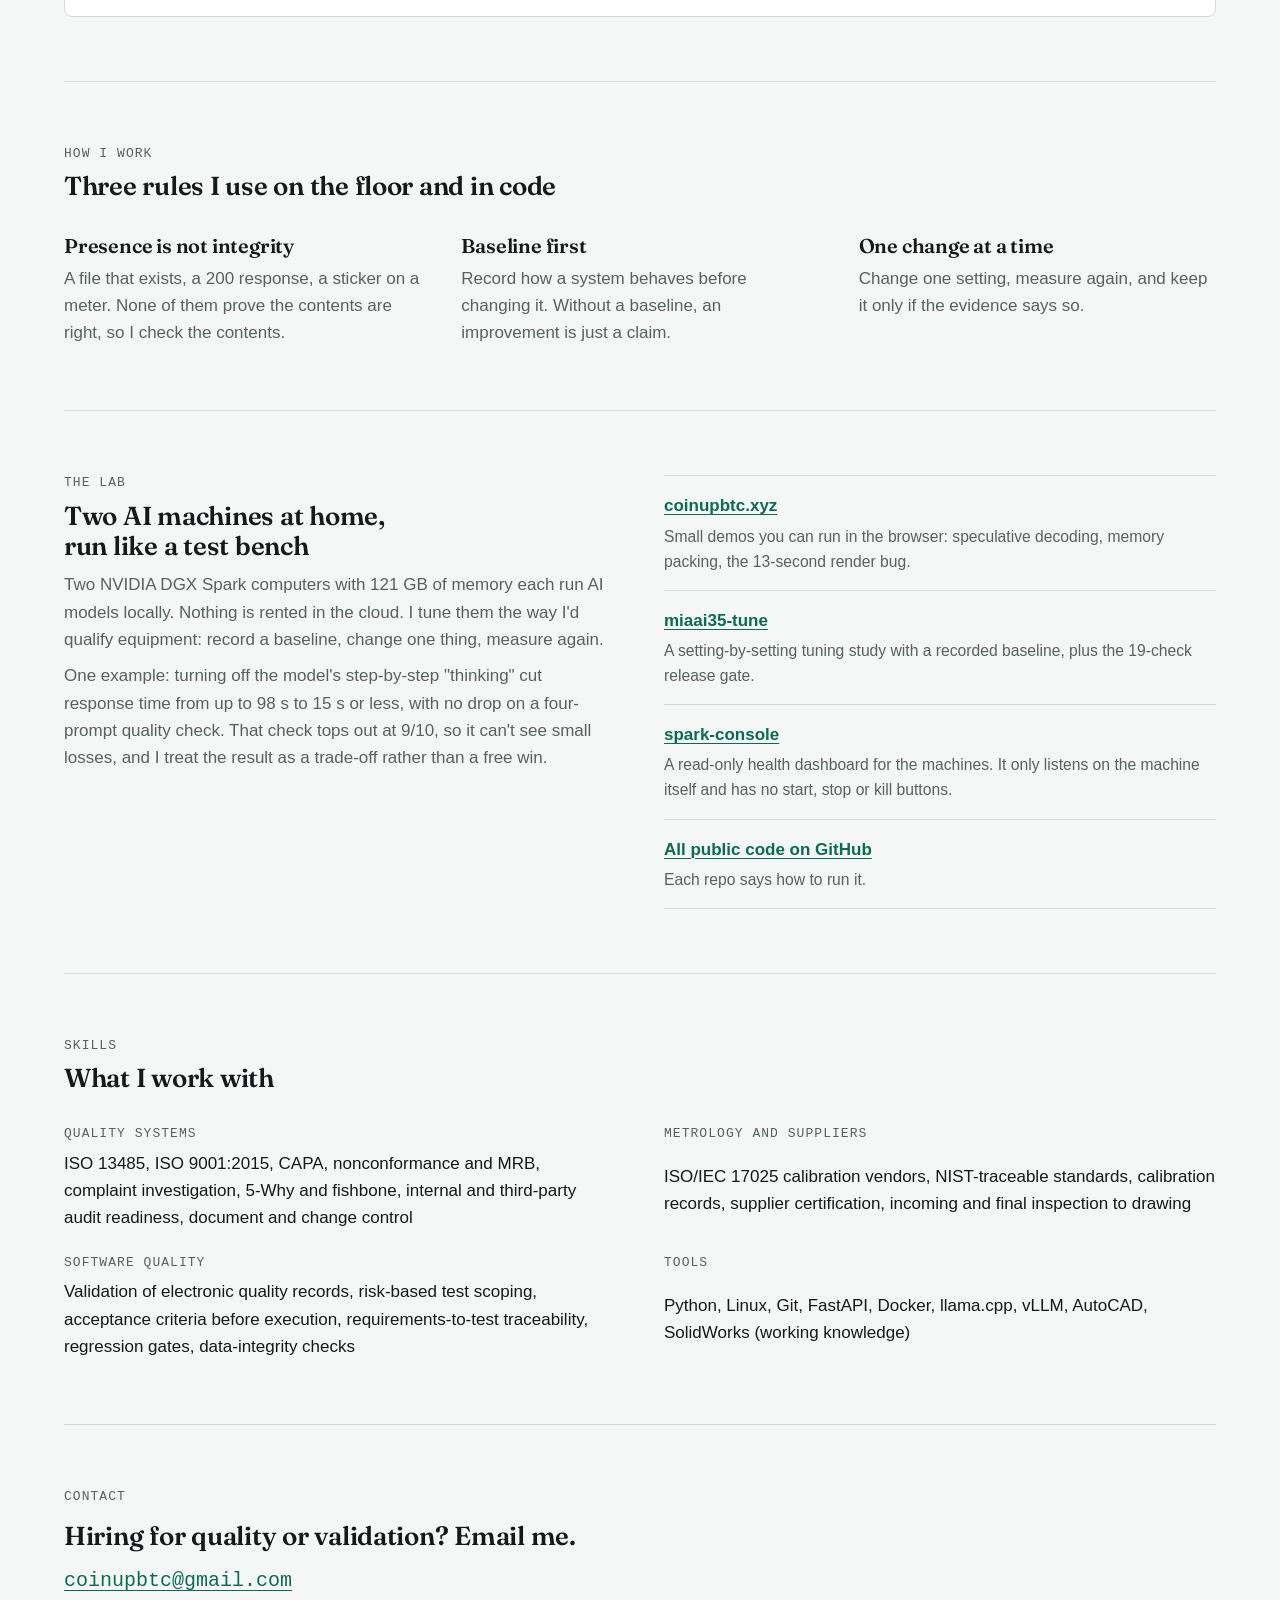
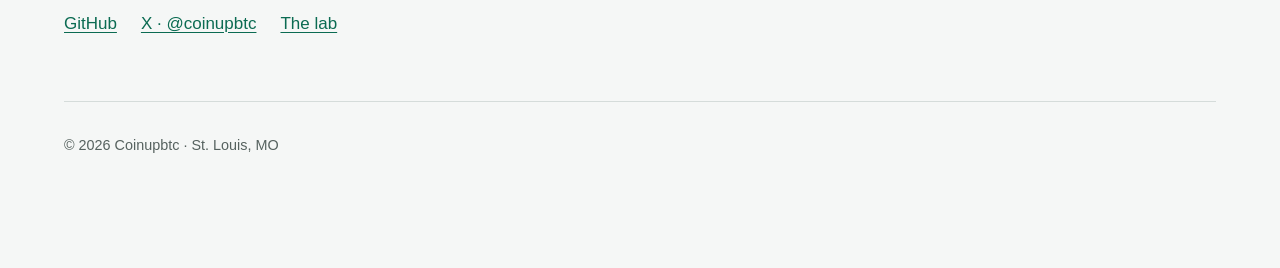
==== commit 75d1555e: "Recruiter-first homepage One readable page for a hiring manager arriving from the resume: - Hero say" ====
--- a/resume/index.html
+++ b/resume/index.html
@@ -1,192 +1,14 @@
 <!doctype html>
-<html lang="en" data-theme="dark">
+<html lang="en">
 <head>
   <meta charset="utf-8">
-  <meta name="viewport" content="width=device-width, initial-scale=1, viewport-fit=cover">
-  <title>Coinupbtc: proof sheet</title>
-  <meta name="description" content="My proof sheet. Each row is a method, with one public file you can open and check. No job history here, just the work.">
-  <meta name="color-scheme" content="light dark">
-  <meta name="theme-color" content="#0c0e13">
-
-  <meta property="og:type" content="website">
-  <meta property="og:site_name" content="Coinupbtc">
-  <meta property="og:title" content="Coinupbtc: proof sheet">
-  <meta property="og:description" content="Each row is a method, with one public file you can open and check. No job history here, just the work.">
-  <meta property="og:url" content="https://coinupbtc.com/resume/">
-  <meta property="og:image" content="https://coinupbtc.com/assets/og-image.png">
-  <meta property="og:image:type" content="image/png">
-  <meta property="og:image:width" content="1200">
-  <meta property="og:image:height" content="630">
-  <meta property="og:image:alt" content="Coinupbtc — quality systems, on-prem AI, measured builds. GitHub, X @coinupbtc, and email on the card.">
-  <meta name="twitter:card" content="summary_large_image">
-  <meta name="twitter:site" content="@coinupbtc">
-  <meta name="twitter:creator" content="@coinupbtc">
-  <meta name="twitter:image" content="https://coinupbtc.com/assets/og-image.png">
-  <meta name="twitter:image:alt" content="Coinupbtc — quality systems, on-prem AI, measured builds. GitHub, X @coinupbtc, and email on the card.">
-  <link rel="image_src" href="https://coinupbtc.com/assets/og-image.png">
-  <link rel="canonical" href="https://coinupbtc.com/resume/">
-  <link rel="icon" href="../assets/favicon.svg" type="image/svg+xml">
-  <link rel="icon" href="../assets/favicon-32.png" sizes="32x32" type="image/png">
-  <link rel="apple-touch-icon" href="../assets/apple-touch-icon.png">
-
-  <link rel="preconnect" href="https://fonts.googleapis.com">
-  <link rel="preconnect" href="https://fonts.gstatic.com" crossorigin>
-  <link href="https://fonts.googleapis.com/css2?family=Fraunces:ital,opsz,wght@0,9..144,400;0,9..144,500;0,9..144,600;0,9..144,700;1,9..144,400;1,9..144,500;1,9..144,600&family=IBM+Plex+Mono:wght@400;500;600&display=swap" rel="stylesheet">
-  <link rel="stylesheet" href="../css/style.css">
-  <link rel="stylesheet" href="../css/layout.css">
-  <link rel="stylesheet" href="../css/polish.css">
-
-  <!-- set theme before first paint to avoid flash -->
-  <script>
-    (function () {
-      var t;
-      try { t = localStorage.getItem('coinupbtc-theme'); } catch (e) {}
-      if (t !== 'light' && t !== 'dark') t = 'dark';
-      document.documentElement.setAttribute('data-theme', t);
-    })();
-  </script>
+  <meta name="viewport" content="width=device-width, initial-scale=1">
+  <title>Coinupbtc · Quality Engineer</title>
+  <meta http-equiv="refresh" content="0; url=/#work">
+  <link rel="canonical" href="https://coinupbtc.com/">
+  <meta name="robots" content="noindex">
 </head>
 <body>
-  <a class="skip-link" href="#main">Skip to content</a>
-
-  <header class="site-nav" id="site-nav">
-    <a class="nav-brand" href="../">Coinupbtc</a>
-    <nav aria-label="On this site">
-      <a href="../#quality">Work</a>
-      <a href="./" aria-current="page">Proof</a>
-      <a href="#hub">Contact</a>
-    </nav>
-    <!-- Static hiring readout. The visitor clock implied a local time this page does not have. -->
-    <span id="telemetry" class="nav-clock telemetry" aria-hidden="true">measured, not claimed</span>
-    <button class="theme-toggle" id="theme-toggle" type="button" aria-label="Toggle dark mode" aria-pressed="false">
-      <span class="theme-sun" aria-hidden="true"></span>
-      <span class="theme-moon" aria-hidden="true"></span>
-    </button>
-  </header>
-
-  <button class="to-top" id="to-top" type="button" aria-label="Back to top" hidden>&uarr;</button>
-
-  <main id="main">
-
-    <section class="proof" id="define" data-dmaic="define" aria-labelledby="define-h">
-      <div class="proof-head">
-        <div>
-          <p class="kicker">Define</p>
-          <h1 class="brand" id="define-h">I measure AI the way I measure parts</h1>
-        </div>
-      </div>
-      <p class="lede">This is my proof sheet. Each row is a method, with one public file you can open and check. No job history here, just the work.</p>
-    </section>
-
-    <section class="proof" id="quality" aria-labelledby="quality-h">
-      <div class="proof-head">
-        <div>
-          <p class="kicker">Quality</p>
-          <h2 id="quality-h">A quality desk you can open</h2>
-        </div>
-      </div>
-      <ul class="hub-list">
-        <li>
-          <strong>Calibration, CAPA, supplier SCARs and IQ/OQ/PQ on a synthetic plant</strong>
-          <a href="https://coinupbtc.com/helix-qms-desk/">Helix QMS Desk</a>
-          <span>A 90-second walk: a calibration sticker that disagrees with its certificate, a CAPA 8D, and a validation run where HTTP 200 with empty content counts as a failure. All records are synthetic.</span>
-        </li>
-      </ul>
-    </section>
-
-    <section class="proof" id="measure" data-dmaic="measure" aria-labelledby="measure-h">
-      <div class="proof-head">
-        <div>
-          <p class="kicker">Measure</p>
-          <h2 id="measure-h">Baseline before anything else</h2>
-        </div>
-      </div>
-      <ul class="hub-list">
-        <li>
-          <strong>Baseline-first performance testing: local LLM serving on DGX Spark</strong>
-          <a href="https://github.com/Coinupbtc/miaai35-tune/blob/main/RESULTS.md#primary-coding-decode-9-july-2026">miaai35-tune results</a>
-          <span>My clean-restart baseline is 35.80 tok/s coding decode, read straight from the committed file.</span>
-        </li>
-      </ul>
-    </section>
-
-    <section class="proof" id="analyze" data-dmaic="analyze" aria-labelledby="analyze-h">
-      <div class="proof-head">
-        <div>
-          <p class="kicker">Analyze</p>
-          <h2 id="analyze-h">A study on real fab data</h2>
-        </div>
-      </div>
-      <ul class="hub-list">
-        <li>
-          <strong>Control charts vs ML at the same false-alarm budget, on public fab data</strong>
-          <a href="https://github.com/Coinupbtc/secom-spc-vs-ai/blob/main/results/results.json">secom-spc-vs-ai results</a>
-          <span>I compared control charts and ML on real UCI SECOM fab data: 1,567 production runs, 590 sensors. At a 1% false-alarm budget, no method reliably beat chance (every AUROC 95% interval includes 0.5).</span>
-        </li>
-        <li>
-          <strong>Preregistered comparison on real data</strong>
-          <a href="https://github.com/Coinupbtc/secom-spc-vs-ai/blob/main/PREREGISTRATION.md">preregistration</a>
-          <span>I wrote the analysis plan before scoring the test block and logged every deviation in the <a href="https://github.com/Coinupbtc/secom-spc-vs-ai/blob/main/DEVIATIONS.md">deviations log</a>.</span>
-        </li>
-      </ul>
-    </section>
-
-    <section class="proof" id="improve" data-dmaic="improve" aria-labelledby="improve-h">
-      <div class="proof-head">
-        <div>
-          <p class="kicker">Improve</p>
-          <h2 id="improve-h">One change at a time</h2>
-        </div>
-      </div>
-      <ul class="hub-list">
-        <li>
-          <strong>Controlled one-variable tuning against the baseline</strong>
-          <a href="https://github.com/Coinupbtc/miaai35-tune/blob/main/REPORT.md#4-optimization-passes-coding-ts--primary-speed-metric">committed pass table</a>
-          <span>Turning thinking off cut wall-clock from up to 98 s to 15 s or less with no drop on my 4-prompt quality suite, though that suite tops out at 9/10, so it can't see small losses; a speed-for-reasoning trade-off. Serving flags each moved decode under 2%.</span>
-        </li>
-      </ul>
-    </section>
-
-    <section class="proof" id="control" data-dmaic="control" aria-labelledby="control-h">
-      <div class="proof-head">
-        <div>
-          <p class="kicker">Control</p>
-          <h2 id="control-h">Tools that cannot break things</h2>
-        </div>
-      </div>
-      <ul class="hub-list">
-        <li>
-          <strong>Read-only local tooling with security limits</strong>
-          <a href="https://github.com/Coinupbtc/spark-console">spark-console</a>
-          <span>My console binds 127.0.0.1, rejects foreign Host and Origin requests, has no start, stop or kill routes, and nothing phones home.</span>
-        </li>
-      </ul>
-    </section>
-
-    <section class="hub" id="hub" aria-labelledby="hub-h">
-      <p class="kicker">Elsewhere</p>
-      <h2 id="hub-h">Find me in the open</h2>
-      <ul class="hub-list">
-        <li>
-          <a href="https://github.com/Coinupbtc">GitHub</a>
-          <span>code, in the open</span>
-        </li>
-        <li>
-          <a href="mailto:coinupbtc@gmail.com">coinupbtc@gmail.com</a>
-          <span>best for hiring conversations</span>
-        </li>
-        <li>
-          <a href="https://x.com/coinupbtc">X &middot; @coinupbtc</a>
-          <span>short updates</span>
-        </li>
-      </ul>
-    </section>
-  </main>
-
-  <footer class="site-foot">
-    <p>&copy; Coinupbtc &middot; <a href="https://github.com/Coinupbtc">GitHub</a> &middot; <a href="https://x.com/coinupbtc">X</a></p>
-  </footer>
-
-  <script src="../js/main.js" defer></script>
+  <p>The proof sheet is now part of the homepage: <a href="/#work">coinupbtc.com</a>.</p>
 </body>
-</html>+</html>
